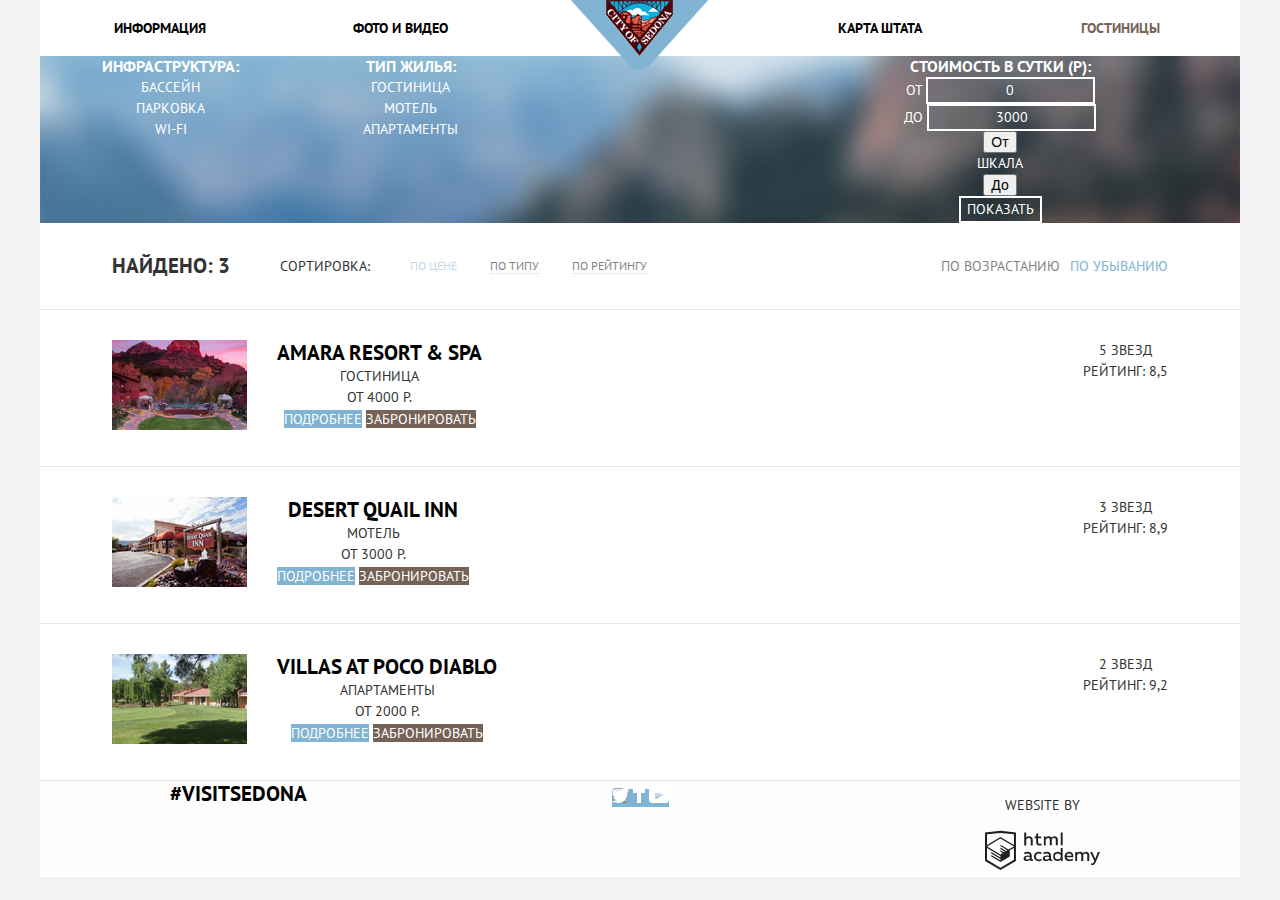
==== sedona-hotels.html @ 6049c2dc "Построение сеток" ====
<!DOCTYPE html>
<html lang="ru">
  <head>
    <meta charset="utf-8">
    <title>HTML Academy: Седона</title>
    <link rel="stylesheet" href="https://fonts.googleapis.com/css?family=PT+Sans:400,700&amp;subset=cyrillic">
    <link href="css/normalize.css" rel="stylesheet">
    <link href="css/style.css" rel="stylesheet">
  </head>
  <body class="inner-page">
    <div class="container">
      <header class="page-header">

        <div class="logo">
          <a class="logo__link" href="index.html">
            <img src="img/logo-menu.png" width="138" height="70" alt="Логотип «Sedona»">
          </a>
        </div>

        <nav class="menu">
          <ul class="menu__list">
            <li class="menu__item menu__item--right"><a class="menu__link" href="#">Информация</a></li>
            <li class="menu__item menu__item--right"><a class="menu__link" href="#">Фото и видео</a></li>
            <li class="menu__item menu__item--left"><a class="menu__link" href="#">Карта штата</a></li>
            <li class="menu__item menu__item--left"><a class="menu__link menu__link--active">Гостиницы</a></li>
          </ul>
        </nav>

      </header>
    </div>

    <main class="container">

      <section class="filter">
        <h2 class="visually-hidden">Фильтры услуг</h2>

        <form class="filter__form" method="get" action="#">

          <div class="filter__wrapper filter__wrapper--col">
          <fieldset class="filter__col">
            <legend class="filter__type">Инфраструктура:</legend>
            <ul class="filter__list">
              <li class="filter__item">
                <input class="visually-hidden filter__field" type="checkbox" name="pool" id="pool" checked>
                <label class="filter__label" for="pool">Бассейн</label>
              </li>
              <li class="filter__item">
                <input class="visually-hidden filter__input" type="checkbox" name="parcing" id="parcing">
                <label class="filter__label" for="parcing">Парковка</label>
              </li>
              <li class="filter__item">
                <input class="visually-hidden filter__input" type="checkbox" name="Wi-Fi" id="wi-fi">
                <label class="filter__label" for="wi-fi">Wi-Fi</label>
              </li>
            </ul>
          </fieldset>

          <fieldset class="filter__col">
            <legend class="filter__type">Тип жилья:</legend>
            <ul class="filter__list">
              <li class="filter__item">
                <input class="visually-hidden filter__input" type="checkbox" name="hotel" id="hotel" checked>
                <label class="filter__label" for="hotel">Гостиница</label>
              </li>
              <li class="filter__item">
                <input class="visually-hidden filter__input" type="checkbox" name="motel" id="motel" checked>
                <label class="filter__label" for="motel">Мотель</label>
              </li>
              <li class="filter__item">
                <input class="visually-hidden filter__input" type="checkbox" name="apartments" id="apartment" checked>
                <label class="filter__label" for="apartment">Апартаменты</label>
              </li>
            </ul>
          </fieldset>
          </div>

          <div class="filter__wrapper">
          <fieldset class="filter__cost">
            <legend class="filter__type">Стоимость в сутки (р):</legend>
            <div class="range">
              <div class="range__fields">
                <div class="range__field">
                  <label for="from">От</label>
                  <input type="text" name="field-from" id="from" value="0">
                </div>
                <div class="range__field">
                  <label for="to">До</label>
                  <input type="text" name="field-to" id="to" value="3000">
                </div>
                <div class="range__bar">
                  <button class="range__btn" type="button">От</button>
                  <div class="range__scale">Шкала</div>
                  <button class="range__btn" type="button">До</button>
                </div>
              </div>
            </div>

          </fieldset>
          <button class="button button--transparent" type="submit">Показать</button>
          </div>

        </form>

      </section>

      <section class="sorting">
        <h2 class="visually-hidden">Сортировка отелей</h2>
        <ul class="sorting__list">
          <li class="sorting__sum">Найдено: 3</li>
          <li class="sorting__title">Сортировка:</li>
          <li class="sorting__item">
            <a href="#" class="sorting__link sorting__link--active">По цене</a>
          </li>
          <li class="sorting__item">
            <a href="#" class="sorting__link">По типу</a>
          </li>
          <li class="sorting__item">
            <a href="#" class="sorting__link">По рейтингу</a>
          </li>
        </ul>
        <ul class="sorting__change">
          <li>
            <a href="#" class="sorting__triangel">По возрастанию</a>
          </li>
          <li>
            <a href="#" class="sorting__triangel sorting__triangel--active">По убыванию</a>
          </li>
        </ul>
      </section>

      <section class="hotels">
        <h2 class="visually-hidden">Найденные отели</h2>

        <div class="hotel">
          <div class="hotel__photo">
            <img src="img/hotel-amara.jpg" width="135" height="90" alt="Отель Amara">
          </div>
          <div class="hotel__description">
            <h3 class="title title--height">Amara Resort & Spa</h3>
            <p>Гостиница</p>
            <p>от 4000 Р.</p>
            <a class="button button--blue" href="#">Подробнее</a>
            <a class="button button--brown" href="#">Забронировать</a>
          </div>
          <div class="hotel__rating">
            <p class="hotel__rating--5">5 звезд</p>
            <p>Рейтинг: 8,5</p>
          </div>
        </div>

        <div class="hotel">
          <div class="hotel__photo">
            <img src="img/hotel-desert.jpg" width="135" height="90" alt="Отель Amara">
          </div>
          <div class="hotel__description">
            <h3 class="title title--height">Desert Quail Inn</h3>
            <p>Мотель</p>
            <p>от 3000 Р.</p>
            <a class="button button--blue" href="#">Подробнее</a>
            <a class="button button--brown" href="#">Забронировать</a>
          </div>
          <div class="hotel__rating">
            <p class="hotel__rating--5">3 звезд</p>
            <p>Рейтинг: 8,9</p>
          </div>
        </div>

        <div class="hotel">
          <div class="hotel__photo">
            <img src="img/hotel-villas.jpg" width="135" height="90" alt="Отель Amara">
          </div>
          <div class="hotel__description">
            <h3 class="title title--height">Villas At Poco Diablo</h3>
            <p>Апартаменты</p>
            <p>от 2000 Р.</p>
            <a class="button button--blue" href="#">Подробнее</a>
            <a class="button button--brown" href="#">Забронировать</a>
          </div>
          <div class="hotel__rating">
            <p class="hotel__rating--5">2 звезд</p>
            <p>Рейтинг: 9,2</p>
          </div>
        </div>

      </section>
    </main>

    <div class="container">
      <footer class="page-footer">

        <div class="footer__teg">
          <b class="title title--height">#visitsedona</b>
        </div>

        <div class="footer__social">
          <a class="social__button social__button--tw" href="#"><span class="visually-hidden">Твиттер</span>
            <svg xmlns="http://www.w3.org/2000/svg" xmlns:xlink="http://www.w3.org/1999/xlink" width="17" height="15" viewBox="0 0 17 15"><image overflow="visible" width="17" height="15" xlink:href="t.png"/><path fill="#FFF" d="M10.95.144c1.685-.496 2.984.27 3.577 1.18.673-.232 1.33-.482 2.01-.71-.003.862-.52 1.514-.856 1.77.686.17 1.305-.492 1.305-.492-.17 1-1.006 1.788-1.563 2.024-.23 6.75-3.175 11.217-10.077 11.082H4.9c-.41 0-4.165-.46-4.9-1.887 2.272.197 3.894-.42 4.694-1.176-.96-.3-2.68-.477-2.98-2.95.35.106.565.228 1.19.12C1.705 8.246.375 7.53.45 5.33c.285.328 1.067.536 1.34.472-.703-.24-1.97-3.36-.894-4.952C2.712 2.704 4.63 4.456 8.046 4.623 8.254 2.33 9.183.793 10.95.143z"/></svg>
          </a>
          <a class="social__button social__button--fb" href="#"><span class="visually-hidden">Файсбук</span>
            <svg xmlns="http://www.w3.org/2000/svg" width="12" height="22" viewBox="0 0 12 22"><path fill="#FFF" d="M12 4V0H8C5.79 0 4 1.79 4 4v4H0v4h4v10h4V12h4V8H8V4h4z"/></svg>
          </a>
          <a class="social__button social__button--yt" href="#"><span class="visually-hidden">Ютуб</span>
            <svg xmlns="http://www.w3.org/2000/svg" xmlns:xlink="http://www.w3.org/1999/xlink" width="20" height="16" viewBox="0 0 20 16"><image overflow="visible" width="20" height="16" xlink:href="youtube.png"/><path fill="#FFF" d="M17 0H3C1.35 0 0 1.35 0 3v10c0 1.65 1.35 3 3 3h14c1.65 0 3-1.35 3-3V3c0-1.65-1.35-3-3-3zM6.027 11.998V4.002L15.014 8l-8.987 3.998z"/></svg>
          </a>
        </div>

        <div class="footer__copyright">
          <p>website by</p>
          <a class="copyright" href="https://htmlacademy.ru/intensive/htmlcss">
            <svg class="svg" width="115" height="41" id="Layer_1" data-name="Layer 1" xmlns="http://www.w3.org/2000/svg" viewBox="0 0 108.08 36.85"><title>logo-htmlacademy-small1</title><path d="M44.61,26.88a2,2,0,0,0,.55-0.1v1.33a3.25,3.25,0,0,1-1.18.21,1.67,1.67,0,0,1-1.67-1,4.84,4.84,0,0,1-3.14,1.08c-1.51,0-2.91-.83-2.91-2.55,0-2.13,2-2.79,3.71-2.79a11.08,11.08,0,0,1,2.17.25v-0.3c0-1-.76-1.77-2.19-1.77a7.42,7.42,0,0,0-3,.64v-1.7a10.21,10.21,0,0,1,3.19-.55c2.36,0,3.81,1.12,3.81,3.65v3a0.54,0.54,0,0,0,.49.59h0.17Zm-6.44-1.13A1.35,1.35,0,0,0,39.63,27h0.11a3.39,3.39,0,0,0,2.41-1V24.58a9.72,9.72,0,0,0-1.81-.21c-1,0-2.16.33-2.16,1.38h0Zm12.36-6.11a5,5,0,0,1,2.57.64V22a4.08,4.08,0,0,0-2.3-.7,2.75,2.75,0,1,0,0,5.49,5,5,0,0,0,2.43-.64v1.71a6.27,6.27,0,0,1-2.76.57A4.21,4.21,0,0,1,46,24.51q0-.21,0-0.41a4.32,4.32,0,0,1,4.18-4.46h0.38Zm12.17,7.24a2,2,0,0,0,.55-0.1v1.33a3.25,3.25,0,0,1-1.18.21,1.67,1.67,0,0,1-1.67-1,4.84,4.84,0,0,1-3.14,1.08c-1.51,0-2.91-.83-2.91-2.55,0-2.13,2-2.79,3.71-2.79a11.08,11.08,0,0,1,2.17.25v-0.3c0-1-.76-1.77-2.19-1.77a7.42,7.42,0,0,0-3,.64v-1.7a10.21,10.21,0,0,1,3.19-.55c2.36,0,3.81,1.12,3.81,3.65v3a0.54,0.54,0,0,0,.49.59h0.17Zm-6.44-1.13A1.35,1.35,0,0,0,57.73,27h0.11a3.39,3.39,0,0,0,2.41-1V24.58a9.72,9.72,0,0,0-1.81-.21c-1.06,0-2.16.33-2.16,1.38h0ZM73,16V28.2H71.35V26.88a3.88,3.88,0,0,1-3.19,1.54,4.4,4.4,0,0,1,0-8.78,3.81,3.81,0,0,1,3,1.3V16H73Zm-4.53,5.22a2.76,2.76,0,1,0,0,5.52A2.86,2.86,0,0,0,71.15,25V23A2.91,2.91,0,0,0,68.49,21.27ZM79,19.64c3.31,0,4.46,2.68,3.92,5.09H76.7c0.21,1.5,1.67,2.11,3.19,2.11a6.11,6.11,0,0,0,2.64-.59v1.6a7.14,7.14,0,0,1-3,.57C77,28.42,74.78,27,74.78,24a4.18,4.18,0,0,1,4-4.39H79Zm0.09,1.54a2.28,2.28,0,0,0-2.44,2.1v0.06H81.3A2,2,0,0,0,79.13,21.18Zm5.73,7V19.87h1.65v1a3.81,3.81,0,0,1,2.78-1.27A2.86,2.86,0,0,1,91.89,21a4.12,4.12,0,0,1,2.91-1.33A3.06,3.06,0,0,1,98,23V28.2h-1.9V23.05a1.59,1.59,0,0,0-1.42-1.75H94.42a2.8,2.8,0,0,0-2.07,1.12V28.2h-1.9V23.05A1.59,1.59,0,0,0,89,21.31H88.8a3,3,0,0,0-2.21,1.29v5.63H84.86Zm21.31-8.33h1.9l-3.91,9.46c-0.9,2.17-2.09,2.86-3.35,2.86a4.76,4.76,0,0,1-1.1-.14V30.46a2.86,2.86,0,0,0,.85.12c0.9,0,1.58-.64,2.07-1.9l0.17-.42-4-8.4h2l2.86,6.29ZM38.73,1.46V6.22a3.81,3.81,0,0,1,2.7-1.14,3.25,3.25,0,0,1,3.44,3.4v5.15H43V8.72a1.81,1.81,0,0,0-1.61-2h-0.3a2.93,2.93,0,0,0-2.32,1.39v5.52h-1.9V1.46h1.9ZM49.94,2.31v3h3V6.91h-3v3.81c0,1.1.5,1.46,1.58,1.46a4.49,4.49,0,0,0,1.69-.33v1.6A6.8,6.8,0,0,1,51,13.8a2.55,2.55,0,0,1-2.86-2.74V6.89H46.58V5.26h1.5V2.74Zm5.4,11.31V5.28H57v1A3.81,3.81,0,0,1,59.77,5a2.86,2.86,0,0,1,2.6,1.33A4.12,4.12,0,0,1,65.28,5,3.06,3.06,0,0,1,68.44,8.4v5.21h-1.9V8.46a1.59,1.59,0,0,0-1.42-1.75H64.89a2.8,2.8,0,0,0-2.07,1.12v5.78h-1.9V8.46A1.59,1.59,0,0,0,59.5,6.71H59.27A3,3,0,0,0,57.06,8v5.63H55.34ZM71.17,1.45H73V13.6H71.17V1.45ZM14.71,0H14.55L0,1.54V28.21l14.55,8.66,14.55-8.66V1.54Zm12.5,27.1L14.55,34.64,1.9,27.12V16.18l12.59,7.5V25L5.86,19.9v1.31l8.68,5.21v1.39L5.87,22.65V24l8.68,5.21,8.75-5.24V18.31L27.2,16V27.12Zm0-12.53-3.48,2-1.6,1L14.51,13v1.31L21,18.23H21l-0.14.09-1,.54-5.37-3.2V17l4.24,2.52-1,.67-3.2-1.9v1.31l2.1,1.24L14.5,22.1,2,14.65,14.51,7.11Zm0-1.32L14.49,5.76,1.91,13.25v-10L14.56,1.92,27.21,3.25v10h0Z" transform="translate(0 -0.02)" fill="#231f20"/></svg>

          </a>
        </div>

      </footer>
    </div>

  </body>

</html>
---- css/style.css ----
body {
  margin: 0;
  padding: 0;

  font-family: "PT Sans", Arial, sans-serif;
  font-size: 14px;
  line-height: 21px;
  color: #333333;
  font-weight: 400;
  text-transform: uppercase;

  background-color: #f2f2f2;
}

a {
  text-decoration: none;
}

img {
  max-width: 100%;
  height: auto;
}

.visually-hidden {
  position: absolute;
  width: 1px;
  height: 1px;
  margin: -1px;
  border: 0;
  padding: 0;
  clip: rect(0 0 0 0);
  overflow: hidden;
}

.container {
  position: relative;
  max-width: 1200px;
  min-width: 768px;
  margin: 0 auto;
  text-align: center;

  background-color: #ffffff;
}

.inner-page .container {
  padding:;
}
.title {
  margin: 0;
  padding: 0;

  font-weight: 700;
  font-size: 21px;
  color: #000000;
}

.title--white {
  color: #ffffff;
}

.title--height {
  line-height: 26px;
}

.button {
  font: inherit;

  text-align: center;
  color: #ffffff;
  vertical-align: middle;
  text-transform: uppercase;

  border: none;
}

.button--blue {
  background-color: #81b3d2;
}

.button--blue:hover,
.button--blue:focus {
  background-color: #669ec0;
}

.batton--blue:active {
  opacity: 0.5;

  background-color: #5496bd;
}

.button--brown {
  background-color: #766357;
}

.button--brown:hover,
.button--brown:focus {
  background-color: #604e43;
}

.batton--brown:active {
  opacity: 0.5;

  background-color: #503e33;
}

.menu {
  position: relative;

  font-size: 14px;
  line-height: 26px;
  font-weight: 700;
  color: #000000;

  background-color: #ffffff;
}

.menu__list {
  display: flex;
  justify-content: space-between;
  padding: 0;
  margin: 0;

  list-style: none;
}

.menu__item {
  width: 20%;
  padding: 15px 0;
}

.menu__item:nth-child(2) {
  margin-right: auto;
}

.menu__link {
  color: #000000;
}

.menu__link:hover,
.menu__link:focus {
  color: #81b3d2;
}

.menu__link:active,
.menu__link--active {
  color: #766357;
}

.menu__link--active:hover,
.menu__link--active:focus {
  color: #766357;
}

.logo {
  position: absolute;
  top: 0;
  bottom: 0;
  right: 0;
  left: 0;
  margin: 0 auto;
  width: 138px;
  height: 70px;
  z-index: 1;
}

.slogan {
  padding-top: 76px;
  padding-bottom:80px;

  background-color: #ffffff;
  background-image: url("../img/bg-bottom.png"), url("../img/bg-top.jpg");
  background-position: bottom center, top center;
  background-repeat: no-repeat;
  background-size: auto, auto;
}

.slogan__picture {
  width: 458px;
  height: 352px;
}

.description .title {
  margin: 0;
  padding-left: 25%;
  padding-right: 25%;
  padding-top: 62px;
  padding-bottom: 35px;
}

.description__text {
  margin: 0;
  margin-bottom: 56px;

  line-height: 26px;
}

.advantage {
  display: flex;
  justify-content: space-between;
}

.advantage--gray {
  margin-bottom: 57px;

  background-color: #eeeeee;
}

.advantage__text {
  width: 33%;
  margin: 0;
  padding: 0 5%;
  padding-top: 50px;
  padding-bottom: 65px;
}

.advantage__text p {
  margin: 0;
}

.advantage__text .title {
  padding: 0 23%;
}

.advantage__photo {
  width: 67%;
}

.advantage--blue {
  color: #ffffff;

  background-color: #81b3d2;
}

.features__list {
  display: flex;
  justify-content: space-between;

  margin: 0;
  padding: 0;
  padding-top: 134px;

  list-style: none;
}

.features__item {
  width: 33%;
  margin: 0;
  margin-bottom: 85px;
  padding: 0 4%
}

.features__item .title {
  padding: 30px 0;
}

.features__text {
  margin: 0;
}

.advantage__number {
  padding-top: 25px;
  padding-bottom: 25px;
}

.search b {
  font-size: 30px;
  line-height: 36px;
}

.search p {
  margin: 0;
  margin-top: 27px;
  margin-bottom: 50px;
}

.search .button {
  display: block;
  padding: 30px 0;
  margin: 0 auto;
  width: 568px;

  font-size: 21px;
  line-height: 26px;
  font-weight: 700;
}

.popup__wrapper {
  display: flex;
  justify-content: center;
}

.popup {
  position: absolute;
  width: 568px;
  height: 395px;

  background-color: #ffffff;
}

.popup-form__field {
  font: inherit;

  font-weight: 700;
  line-height: 26px;
  text-transform: uppercase;

  background-color: #f2f2f2;
  border: 2px solid #f2f2f2;
}

.popup-form__field:hover {
  background-color: #ebebeb;
  outline: none;
}

.popup-form__field:focus {
  background-color: #ffffff;
  border: 2px solid #f2f2f2;
  outline: none;
}

.popup-form__label {
  line-height: 26px;
}

.number__field {
  font: inherit;

  font-weight: 700;
  line-height: 26px;
  text-align: center;
  text-transform: uppercase;

  background-color: #f2f2f2;
  border: 2px solid #f2f2f2;
}

.number__field:hover {
  background-color: #ebebeb;
  outline: none;
}

.number__field:focus {
  background-color: #ffffff;
  border: 2px solid #f2f2f2;
  outline: none;
}

.map p {
  margin: 0;
  padding: 0;
}

.filter {
  color: #ffffff;

  background-color: #81b3d2;
  background-image: url("../img/bg-filter.jpg");
  background-position: top center;
  background-repeat: no-repeat;
  background-size: auto;
}

.filter fieldset {
  padding: 0;
  margin: 0;

  border: none;
}

.filter__form {
  display: flex;
  justify-content: space-between;
}

.filter__wrapper {
  width: 40%;
}

.filter__wrapper--col {
  display: flex;
  justify-content: space-around;
}

.filter__list {
  margin: 0;
  padding: 0;

  list-style: none;
}

.filter__type {
  font-size: 16px;
  line-height: 21px;
  font-weight: 700;
}

.range__field input {
  font: inherit;

  color: #ffffff;
  text-align: center;
  line-height: 21px;
  text-transform: uppercase;

  background-color: transparent;
  border: 2px solid #ffffff;
}

.button--transparent {
  color: #ffffff;

   background-color: transparent;
   border: 2px solid #ffffff;
}

.button--transparent:hover,
.button--transparent:focus {
  color: #000000;

  background-color: #ffffff;
}

.sorting {
  display: flex;
}

.sorting__list {
  display: flex;
  flex-wrap: wrap;
  margin: 0;
  margin-left: 6%;
  padding: 30px 0;
  align-items: center;
  list-style: none;
}

.sorting__sum {
  padding-right: 50px;
  font-size: 21px;
  line-height: 26px;
  font-weight: 700;
}

.sorting__title {
  padding-right: 40px;
}

.sorting__item {
  padding-right: 33px;

  font-size: 12px;
  line-height:18px;
}

.sorting__change {
  display: flex;
  padding: 0;
  margin: 0;
  margin-left: auto;
  margin-right: 6%;
  align-items: center;

  list-style: none;
}

.sorting__change li {
  padding-left: 10px;
}

.sorting__link {
  color: #000000;
  opacity: 0.5;

  border-bottom: 1px dotted #81b3d2;
}

.sorting__link:hover,
.sorting__link:focus {
  color: #81b3d2;
}

.sorting__link:active {
  color: #000000;
  opacity: 1;

  border: none;
}

.sorting__link--active {
  color: #81b3d2;

  border: none;
}

.sorting__triangel {
  color: #000000;
  opacity: 0.5;
}

.sorting__triangel--active {
  color: #81b3d2;
  opacity: 1;
}

.sorting__triangel:hover,
.sorting__triangel:focus {
  opacity: 1;
}

.sorting__triangel:active {
  color: #81b3d2;
  opacity: 1;
}

.hotel {
  display: flex;
  flex-wrap: wrap;

  max-width: 100%;
  padding: 30px 6%;

  border-top: 1px solid #e5e5e5;
}

.hotels:last-child {
    border-bottom: 1px solid #e5e5e5;
}

.hotel__photo {
  margin-right: 30px;
}

.hotel__description p {
  margin: 0;
}

.hotel__rating {
  margin-left: auto;
}

.hotel__rating p {
  margin: 0;
}

.page-footer {
  display: flex;
  justify-content: space-between;
  position: absolute;
  bottom: 0;
  left: 0;
  width: 100%;

  background-color: rgba(249, 251, 246, 0.9);
}

.inner-page .page-footer {
  position: static;

  background-color: #fefefe;
}

.page-footer__hotel {
  background-color: #ffffff;
}

.footer__teg {
  width: 33%;
}

.footer__social {
  width: 33%;
}

.social__button {
  width: 46px;
  height: 48px;
  color: #ffffff;

  background-color: #81b3d2;
}

.social__button:hover,
.social__button:focus {
  background-color: #669ec0;
}
.social__button:active {
  color: #88b6d1;

  background-color: #5496bd;
}

.footer__copyright {
  width: 33%;
}

.copyright:hover path,
.copyright:focus path {
  fill: #81b3d2;
}

.copyright:active path {
  fill: #c9c8c8;
}
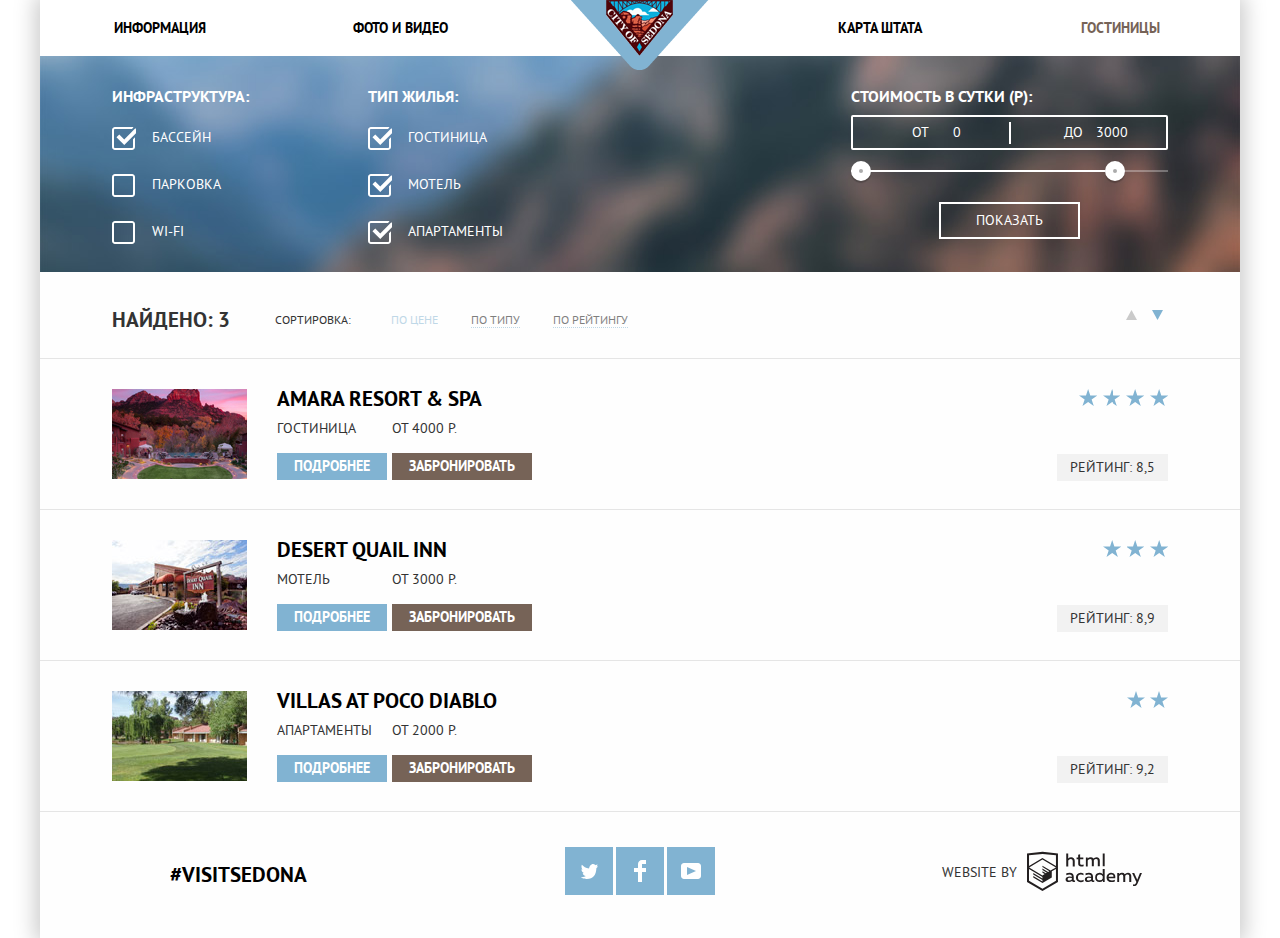
==== commit dcb69908: "завершение стилизации" ====
--- a/sedona-hotels.html
+++ b/sedona-hotels.html
@@ -3,100 +3,100 @@
   <head>
     <meta charset="utf-8">
     <title>HTML Academy: Седона</title>
-    <link rel="stylesheet" href="https://fonts.googleapis.com/css?family=PT+Sans:400,700&amp;subset=cyrillic">
+    <!-- <link rel="stylesheet" href="https://fonts.googleapis.com/css?family=PT+Sans:400,700&amp;subset=cyrillic"> -->
     <link href="css/normalize.css" rel="stylesheet">
     <link href="css/style.css" rel="stylesheet">
   </head>
-  <body class="inner-page">
-    <div class="container">
-      <header class="page-header">
-
-        <div class="logo">
-          <a class="logo__link" href="index.html">
-            <img src="img/logo-menu.png" width="138" height="70" alt="Логотип «Sedona»">
-          </a>
-        </div>
-
-        <nav class="menu">
-          <ul class="menu__list">
-            <li class="menu__item menu__item--right"><a class="menu__link" href="#">Информация</a></li>
-            <li class="menu__item menu__item--right"><a class="menu__link" href="#">Фото и видео</a></li>
-            <li class="menu__item menu__item--left"><a class="menu__link" href="#">Карта штата</a></li>
-            <li class="menu__item menu__item--left"><a class="menu__link menu__link--active">Гостиницы</a></li>
-          </ul>
-        </nav>
-
-      </header>
-    </div>
-
-    <main class="container">
+  <body class="inner-page container">
+    <header class="page-header">
+
+      <div class="logo">
+        <a class="logo__link" href="index.html">
+          <img src="img/logo-menu.png" width="138" height="70" alt="Логотип «Sedona»">
+        </a>
+      </div>
+
+      <nav class="menu">
+        <ul class="menu__list">
+          <li class="menu__item menu__item--right"><a class="menu__link" href="#">Информация</a></li>
+          <li class="menu__item menu__item--right"><a class="menu__link" href="#">Фото и видео</a></li>
+          <li class="menu__item menu__item--left"><a class="menu__link" href="#">Карта штата</a></li>
+          <li class="menu__item menu__item--left"><a class="menu__link menu__link--active">Гостиницы</a></li>
+        </ul>
+      </nav>
+
+    </header>
+
+    <main class="inner-page--bg">
 
       <section class="filter">
         <h2 class="visually-hidden">Фильтры услуг</h2>
 
         <form class="filter__form" method="get" action="#">
 
-          <div class="filter__wrapper filter__wrapper--col">
-          <fieldset class="filter__col">
-            <legend class="filter__type">Инфраструктура:</legend>
-            <ul class="filter__list">
-              <li class="filter__item">
-                <input class="visually-hidden filter__field" type="checkbox" name="pool" id="pool" checked>
-                <label class="filter__label" for="pool">Бассейн</label>
-              </li>
-              <li class="filter__item">
-                <input class="visually-hidden filter__input" type="checkbox" name="parcing" id="parcing">
-                <label class="filter__label" for="parcing">Парковка</label>
-              </li>
-              <li class="filter__item">
-                <input class="visually-hidden filter__input" type="checkbox" name="Wi-Fi" id="wi-fi">
-                <label class="filter__label" for="wi-fi">Wi-Fi</label>
-              </li>
-            </ul>
-          </fieldset>
-
-          <fieldset class="filter__col">
-            <legend class="filter__type">Тип жилья:</legend>
-            <ul class="filter__list">
-              <li class="filter__item">
-                <input class="visually-hidden filter__input" type="checkbox" name="hotel" id="hotel" checked>
-                <label class="filter__label" for="hotel">Гостиница</label>
-              </li>
-              <li class="filter__item">
-                <input class="visually-hidden filter__input" type="checkbox" name="motel" id="motel" checked>
-                <label class="filter__label" for="motel">Мотель</label>
-              </li>
-              <li class="filter__item">
-                <input class="visually-hidden filter__input" type="checkbox" name="apartments" id="apartment" checked>
-                <label class="filter__label" for="apartment">Апартаменты</label>
-              </li>
-            </ul>
-          </fieldset>
-          </div>
-
-          <div class="filter__wrapper">
-          <fieldset class="filter__cost">
-            <legend class="filter__type">Стоимость в сутки (р):</legend>
-            <div class="range">
-              <div class="range__fields">
-                <div class="range__field">
-                  <label for="from">От</label>
-                  <input type="text" name="field-from" id="from" value="0">
-                </div>
-                <div class="range__field">
-                  <label for="to">До</label>
-                  <input type="text" name="field-to" id="to" value="3000">
-                </div>
-                <div class="range__bar">
-                  <button class="range__btn" type="button">От</button>
-                  <div class="range__scale">Шкала</div>
-                  <button class="range__btn" type="button">До</button>
+          <div class="filter__wrapper--col">
+            <fieldset class="filter__col">
+              <legend class="filter__type">Инфраструктура:</legend>
+              <ul class="filter__list">
+                <li class="filter__item">
+                  <input class="visually-hidden filter__input" type="checkbox" name="pool" id="pool" checked>
+                  <label class="filter__label" for="pool">Бассейн</label>
+                </li>
+                <li class="filter__item">
+                  <input class="visually-hidden filter__input" type="checkbox" name="parcing" id="parcing">
+                  <label class="filter__label" for="parcing">Парковка</label>
+                </li>
+                <li class="filter__item">
+                  <input class="visually-hidden filter__input" type="checkbox" name="Wi-Fi" id="wi-fi">
+                  <label class="filter__label" for="wi-fi">Wi-Fi</label>
+                </li>
+              </ul>
+            </fieldset>
+
+            <fieldset class="filter__col">
+              <legend class="filter__type">Тип жилья:</legend>
+              <ul class="filter__list">
+                <li class="filter__item">
+                  <input class="visually-hidden filter__input" type="checkbox" name="hotel" id="hotel" checked>
+                  <label class="filter__label" for="hotel">Гостиница</label>
+                </li>
+                <li class="filter__item">
+                  <input class="visually-hidden filter__input" type="checkbox" name="motel" id="motel" checked>
+                  <label class="filter__label" for="motel">Мотель</label>
+                </li>
+                <li class="filter__item">
+                  <input class="visually-hidden filter__input" type="checkbox" name="apartments" id="apartment" checked>
+                  <label class="filter__label" for="apartment">Апартаменты</label>
+                </li>
+              </ul>
+            </fieldset>
+          </div>
+
+          <div class="filter__wrapper--row">
+            <fieldset class="filter__cost">
+              <legend class="filter__type">Стоимость в сутки (р):</legend>
+              <div class="range">
+                <div class="range__fields">
+                  <div class="range__field">
+                    <label class="range__field--min">От
+                      <input type="text" name="field-from" value="0">
+                    </label>
+                    <label class="range__field--max">До
+                      <input type="text" name="field-to" value="3000">
+                    </label>
+                  </div>
+                  <div class="range__controls">
+                    <button class="range__btn range__btn--left" type="button"><span class="visually-hidden">От</span></button>
+                    <div class="range__scale">
+                      <div class="range__bar"></div>
+                    </div>
+                    <button class="range__btn range__btn--right" type="button"><span class="visually-hidden">До</span></button>
+                  </div>
                 </div>
               </div>
-            </div>
-
-          </fieldset>
-          <button class="button button--transparent" type="submit">Показать</button>
+
+            </fieldset>
+            <button class="button button--transparent" type="submit">Показать</button>
           </div>
 
         </form>
@@ -120,10 +120,14 @@
         </ul>
         <ul class="sorting__change">
           <li>
-            <a href="#" class="sorting__triangel">По возрастанию</a>
+            <a href="#" class="sorting__triangel"><span class="visually-hidden">По возрастанию</span>
+              <svg xmlns="http://www.w3.org/2000/svg" width="11" height="10" viewBox="0 0 11 10"><path fill="#cacaca" d="M5.5 0L0 10h11"/></svg>
+            </a>
           </li>
           <li>
-            <a href="#" class="sorting__triangel sorting__triangel--active">По убыванию</a>
+            <a href="#" class="sorting__triangel sorting__triangel--active"><span class="visually-hidden">По убыванию</span>
+              <svg xmlns="http://www.w3.org/2000/svg" width="11" height="10" viewBox="0 0 11 10"><path fill="#cacaca" d="M5.5 10L0 0h11"/></svg>
+            </a>
           </li>
         </ul>
       </section>
@@ -136,15 +140,21 @@
             <img src="img/hotel-amara.jpg" width="135" height="90" alt="Отель Amara">
           </div>
           <div class="hotel__description">
-            <h3 class="title title--height">Amara Resort & Spa</h3>
-            <p>Гостиница</p>
-            <p>от 4000 Р.</p>
-            <a class="button button--blue" href="#">Подробнее</a>
-            <a class="button button--brown" href="#">Забронировать</a>
+            <h3 class="title title--height">
+              <a class="hotel__link" href="#">Amara Resort & Spa</a>
+            </h3>
+            <div class="hotel__cost--wrapper">
+              <p>Гостиница</p>
+              <p>от 4000 Р.</p>
+            </div>
+            <div class="hotel__button--wrapper">
+              <a class="button button--blue" href="#">Подробнее</a>
+              <a class="button button--brown" href="#">Забронировать</a>
+            </div>
           </div>
           <div class="hotel__rating">
-            <p class="hotel__rating--5">5 звезд</p>
-            <p>Рейтинг: 8,5</p>
+            <p class="hotel__star hotel__star--4"><span class="visually-hidden">5 звезд</span></p>
+            <p class="hotel__value">Рейтинг: 8,5</p>
           </div>
         </div>
 
@@ -153,15 +163,21 @@
             <img src="img/hotel-desert.jpg" width="135" height="90" alt="Отель Amara">
           </div>
           <div class="hotel__description">
-            <h3 class="title title--height">Desert Quail Inn</h3>
-            <p>Мотель</p>
-            <p>от 3000 Р.</p>
-            <a class="button button--blue" href="#">Подробнее</a>
-            <a class="button button--brown" href="#">Забронировать</a>
+            <h3 class="title title--height">
+              <a class="hotel__link" href="#">Desert Quail Inn</a>
+            </h3>
+            <div class="hotel__cost--wrapper">
+              <p>Мотель</p>
+              <p>от 3000 Р.</p>
+            </div>
+            <div class="hotel__button--wrapper">
+              <a class="button button--blue" href="#">Подробнее</a>
+              <a class="button button--brown" href="#">Забронировать</a>
+            </div>
           </div>
           <div class="hotel__rating">
-            <p class="hotel__rating--5">3 звезд</p>
-            <p>Рейтинг: 8,9</p>
+            <p class="hotel__star hotel__star--3"><span class="visually-hidden">3 звезды</span></p>
+            <p class="hotel__value">Рейтинг: 8,9</p>
           </div>
         </div>
 
@@ -170,50 +186,61 @@
             <img src="img/hotel-villas.jpg" width="135" height="90" alt="Отель Amara">
           </div>
           <div class="hotel__description">
-            <h3 class="title title--height">Villas At Poco Diablo</h3>
-            <p>Апартаменты</p>
-            <p>от 2000 Р.</p>
-            <a class="button button--blue" href="#">Подробнее</a>
-            <a class="button button--brown" href="#">Забронировать</a>
+            <h3 class="title title--height">
+              <a class="hotel__link" href="#">Villas At Poco Diablo</a>
+            </h3>
+            <div class="hotel__cost--wrapper">
+              <p>Апартаменты</p>
+              <p>от 2000 Р.</p>
+            </div>
+            <div class="hotel__button--wrapper">
+              <a class="button button--blue" href="#">Подробнее</a>
+              <a class="button button--brown" href="#">Забронировать</a>
+            </div>
           </div>
           <div class="hotel__rating">
-            <p class="hotel__rating--5">2 звезд</p>
-            <p>Рейтинг: 9,2</p>
+            <p class="hotel__star hotel__star--2"></p>
+            <p class="hotel__value">Рейтинг: 9,2</p>
           </div>
         </div>
 
       </section>
     </main>
 
-    <div class="container">
       <footer class="page-footer">
 
         <div class="footer__teg">
           <b class="title title--height">#visitsedona</b>
         </div>
-
         <div class="footer__social">
-          <a class="social__button social__button--tw" href="#"><span class="visually-hidden">Твиттер</span>
-            <svg xmlns="http://www.w3.org/2000/svg" xmlns:xlink="http://www.w3.org/1999/xlink" width="17" height="15" viewBox="0 0 17 15"><image overflow="visible" width="17" height="15" xlink:href="t.png"/><path fill="#FFF" d="M10.95.144c1.685-.496 2.984.27 3.577 1.18.673-.232 1.33-.482 2.01-.71-.003.862-.52 1.514-.856 1.77.686.17 1.305-.492 1.305-.492-.17 1-1.006 1.788-1.563 2.024-.23 6.75-3.175 11.217-10.077 11.082H4.9c-.41 0-4.165-.46-4.9-1.887 2.272.197 3.894-.42 4.694-1.176-.96-.3-2.68-.477-2.98-2.95.35.106.565.228 1.19.12C1.705 8.246.375 7.53.45 5.33c.285.328 1.067.536 1.34.472-.703-.24-1.97-3.36-.894-4.952C2.712 2.704 4.63 4.456 8.046 4.623 8.254 2.33 9.183.793 10.95.143z"/></svg>
-          </a>
-          <a class="social__button social__button--fb" href="#"><span class="visually-hidden">Файсбук</span>
-            <svg xmlns="http://www.w3.org/2000/svg" width="12" height="22" viewBox="0 0 12 22"><path fill="#FFF" d="M12 4V0H8C5.79 0 4 1.79 4 4v4H0v4h4v10h4V12h4V8H8V4h4z"/></svg>
-          </a>
-          <a class="social__button social__button--yt" href="#"><span class="visually-hidden">Ютуб</span>
-            <svg xmlns="http://www.w3.org/2000/svg" xmlns:xlink="http://www.w3.org/1999/xlink" width="20" height="16" viewBox="0 0 20 16"><image overflow="visible" width="20" height="16" xlink:href="youtube.png"/><path fill="#FFF" d="M17 0H3C1.35 0 0 1.35 0 3v10c0 1.65 1.35 3 3 3h14c1.65 0 3-1.35 3-3V3c0-1.65-1.35-3-3-3zM6.027 11.998V4.002L15.014 8l-8.987 3.998z"/></svg>
-          </a>
+          <ul>
+            <li>
+              <a class="social__button" href="#"><span class="visually-hidden">Твиттер</span>
+                <svg xmlns="http://www.w3.org/2000/svg" width="17" height="15" viewBox="0 0 17 15"><path fill="#FFF" d="M10.95.144c1.685-.496 2.984.27 3.577 1.18.673-.232 1.33-.482 2.01-.71-.003.862-.52 1.514-.856 1.77.687.17 1.306-.492 1.306-.492-.17 1-1.006 1.788-1.563 2.024-.23 6.75-3.175 11.217-10.077 11.082H4.9c-.41 0-4.165-.46-4.9-1.887 2.272.198 3.894-.42 4.694-1.175-.96-.3-2.68-.477-2.98-2.95.35.106.565.228 1.19.12C1.704 8.245.374 7.53.45 5.33c.285.328 1.067.536 1.34.472C1.087 5.562-.18 2.442.896.85c1.816 1.854 3.734 3.606 7.15 3.773C8.254 2.33 9.183.793 10.95.143z"/></svg>
+              </a>
+            </li>
+            <li>
+              <a class="social__button" href="#"><span class="visually-hidden">Файсбук</span>
+                <svg xmlns="http://www.w3.org/2000/svg" width="12" height="22" viewBox="0 0 12 22"><path fill="#FFF" d="M12 4V0H8C5.79 0 4 1.79 4 4v4H0v4h4v10h4V12h4V8H8V4h4z"/></svg>
+              </a>
+            </li>
+            <li>
+              <a class="social__button" href="#"><span class="visually-hidden">Ютуб</span>
+                <svg xmlns="http://www.w3.org/2000/svg" width="20" height="16" viewBox="0 0 20 16"><path fill="#FFF" d="M17 0H3C1.35 0 0 1.35 0 3v10c0 1.65 1.35 3 3 3h14c1.65 0 3-1.35 3-3V3c0-1.65-1.35-3-3-3zM6.027 11.998V4.002L15.014 8l-8.987 3.998z"/></svg>
+              </a>
+            </li>
+          </ul>
         </div>
 
         <div class="footer__copyright">
           <p>website by</p>
           <a class="copyright" href="https://htmlacademy.ru/intensive/htmlcss">
-            <svg class="svg" width="115" height="41" id="Layer_1" data-name="Layer 1" xmlns="http://www.w3.org/2000/svg" viewBox="0 0 108.08 36.85"><title>logo-htmlacademy-small1</title><path d="M44.61,26.88a2,2,0,0,0,.55-0.1v1.33a3.25,3.25,0,0,1-1.18.21,1.67,1.67,0,0,1-1.67-1,4.84,4.84,0,0,1-3.14,1.08c-1.51,0-2.91-.83-2.91-2.55,0-2.13,2-2.79,3.71-2.79a11.08,11.08,0,0,1,2.17.25v-0.3c0-1-.76-1.77-2.19-1.77a7.42,7.42,0,0,0-3,.64v-1.7a10.21,10.21,0,0,1,3.19-.55c2.36,0,3.81,1.12,3.81,3.65v3a0.54,0.54,0,0,0,.49.59h0.17Zm-6.44-1.13A1.35,1.35,0,0,0,39.63,27h0.11a3.39,3.39,0,0,0,2.41-1V24.58a9.72,9.72,0,0,0-1.81-.21c-1,0-2.16.33-2.16,1.38h0Zm12.36-6.11a5,5,0,0,1,2.57.64V22a4.08,4.08,0,0,0-2.3-.7,2.75,2.75,0,1,0,0,5.49,5,5,0,0,0,2.43-.64v1.71a6.27,6.27,0,0,1-2.76.57A4.21,4.21,0,0,1,46,24.51q0-.21,0-0.41a4.32,4.32,0,0,1,4.18-4.46h0.38Zm12.17,7.24a2,2,0,0,0,.55-0.1v1.33a3.25,3.25,0,0,1-1.18.21,1.67,1.67,0,0,1-1.67-1,4.84,4.84,0,0,1-3.14,1.08c-1.51,0-2.91-.83-2.91-2.55,0-2.13,2-2.79,3.71-2.79a11.08,11.08,0,0,1,2.17.25v-0.3c0-1-.76-1.77-2.19-1.77a7.42,7.42,0,0,0-3,.64v-1.7a10.21,10.21,0,0,1,3.19-.55c2.36,0,3.81,1.12,3.81,3.65v3a0.54,0.54,0,0,0,.49.59h0.17Zm-6.44-1.13A1.35,1.35,0,0,0,57.73,27h0.11a3.39,3.39,0,0,0,2.41-1V24.58a9.72,9.72,0,0,0-1.81-.21c-1.06,0-2.16.33-2.16,1.38h0ZM73,16V28.2H71.35V26.88a3.88,3.88,0,0,1-3.19,1.54,4.4,4.4,0,0,1,0-8.78,3.81,3.81,0,0,1,3,1.3V16H73Zm-4.53,5.22a2.76,2.76,0,1,0,0,5.52A2.86,2.86,0,0,0,71.15,25V23A2.91,2.91,0,0,0,68.49,21.27ZM79,19.64c3.31,0,4.46,2.68,3.92,5.09H76.7c0.21,1.5,1.67,2.11,3.19,2.11a6.11,6.11,0,0,0,2.64-.59v1.6a7.14,7.14,0,0,1-3,.57C77,28.42,74.78,27,74.78,24a4.18,4.18,0,0,1,4-4.39H79Zm0.09,1.54a2.28,2.28,0,0,0-2.44,2.1v0.06H81.3A2,2,0,0,0,79.13,21.18Zm5.73,7V19.87h1.65v1a3.81,3.81,0,0,1,2.78-1.27A2.86,2.86,0,0,1,91.89,21a4.12,4.12,0,0,1,2.91-1.33A3.06,3.06,0,0,1,98,23V28.2h-1.9V23.05a1.59,1.59,0,0,0-1.42-1.75H94.42a2.8,2.8,0,0,0-2.07,1.12V28.2h-1.9V23.05A1.59,1.59,0,0,0,89,21.31H88.8a3,3,0,0,0-2.21,1.29v5.63H84.86Zm21.31-8.33h1.9l-3.91,9.46c-0.9,2.17-2.09,2.86-3.35,2.86a4.76,4.76,0,0,1-1.1-.14V30.46a2.86,2.86,0,0,0,.85.12c0.9,0,1.58-.64,2.07-1.9l0.17-.42-4-8.4h2l2.86,6.29ZM38.73,1.46V6.22a3.81,3.81,0,0,1,2.7-1.14,3.25,3.25,0,0,1,3.44,3.4v5.15H43V8.72a1.81,1.81,0,0,0-1.61-2h-0.3a2.93,2.93,0,0,0-2.32,1.39v5.52h-1.9V1.46h1.9ZM49.94,2.31v3h3V6.91h-3v3.81c0,1.1.5,1.46,1.58,1.46a4.49,4.49,0,0,0,1.69-.33v1.6A6.8,6.8,0,0,1,51,13.8a2.55,2.55,0,0,1-2.86-2.74V6.89H46.58V5.26h1.5V2.74Zm5.4,11.31V5.28H57v1A3.81,3.81,0,0,1,59.77,5a2.86,2.86,0,0,1,2.6,1.33A4.12,4.12,0,0,1,65.28,5,3.06,3.06,0,0,1,68.44,8.4v5.21h-1.9V8.46a1.59,1.59,0,0,0-1.42-1.75H64.89a2.8,2.8,0,0,0-2.07,1.12v5.78h-1.9V8.46A1.59,1.59,0,0,0,59.5,6.71H59.27A3,3,0,0,0,57.06,8v5.63H55.34ZM71.17,1.45H73V13.6H71.17V1.45ZM14.71,0H14.55L0,1.54V28.21l14.55,8.66,14.55-8.66V1.54Zm12.5,27.1L14.55,34.64,1.9,27.12V16.18l12.59,7.5V25L5.86,19.9v1.31l8.68,5.21v1.39L5.87,22.65V24l8.68,5.21,8.75-5.24V18.31L27.2,16V27.12Zm0-12.53-3.48,2-1.6,1L14.51,13v1.31L21,18.23H21l-0.14.09-1,.54-5.37-3.2V17l4.24,2.52-1,.67-3.2-1.9v1.31l2.1,1.24L14.5,22.1,2,14.65,14.51,7.11Zm0-1.32L14.49,5.76,1.91,13.25v-10L14.56,1.92,27.21,3.25v10h0Z" transform="translate(0 -0.02)" fill="#231f20"/></svg>
+            <svg class="svg" width="115" height="41" data-name="Layer 1" xmlns="http://www.w3.org/2000/svg" viewBox="0 0 108.08 36.85"><title>logo-htmlacademy</title><path d="M44.61 26.86a2 2 0 0 0 .55-.1v1.33a3.25 3.25 0 0 1-1.18.21 1.67 1.67 0 0 1-1.67-1 4.84 4.84 0 0 1-3.14 1.08c-1.51 0-2.91-.83-2.91-2.55 0-2.13 2-2.79 3.71-2.79a11.08 11.08 0 0 1 2.17.25v-.3c0-1-.76-1.77-2.19-1.77a7.42 7.42 0 0 0-3 .64v-1.7a10.21 10.21 0 0 1 3.19-.55c2.36 0 3.81 1.12 3.81 3.65v3a.54.54 0 0 0 .49.59h.17zm-6.44-1.13a1.35 1.35 0 0 0 1.46 1.25h.11a3.39 3.39 0 0 0 2.41-1v-1.42a9.72 9.72 0 0 0-1.81-.21c-1 0-2.16.33-2.16 1.38zm12.36-6.11a5 5 0 0 1 2.57.64v1.72a4.08 4.08 0 0 0-2.3-.7 2.75 2.75 0 1 0 0 5.49 5 5 0 0 0 2.43-.64v1.71a6.27 6.27 0 0 1-2.76.57A4.21 4.21 0 0 1 46 24.49v-.41a4.32 4.32 0 0 1 4.18-4.46h.38zm12.17 7.24a2 2 0 0 0 .55-.1v1.33a3.25 3.25 0 0 1-1.18.21 1.67 1.67 0 0 1-1.67-1 4.84 4.84 0 0 1-3.14 1.08c-1.51 0-2.91-.83-2.91-2.55 0-2.13 2-2.79 3.71-2.79a11.08 11.08 0 0 1 2.17.25v-.3c0-1-.76-1.77-2.19-1.77a7.42 7.42 0 0 0-3 .64v-1.7a10.21 10.21 0 0 1 3.19-.55c2.36 0 3.81 1.12 3.81 3.65v3a.54.54 0 0 0 .49.59h.17zm-6.44-1.13a1.35 1.35 0 0 0 1.47 1.25h.11a3.39 3.39 0 0 0 2.41-1v-1.42a9.72 9.72 0 0 0-1.81-.21c-1.06 0-2.16.33-2.16 1.38zM73 15.98v12.2h-1.65v-1.32a3.88 3.88 0 0 1-3.19 1.54 4.4 4.4 0 0 1 0-8.78 3.81 3.81 0 0 1 3 1.3v-4.94H73zm-4.53 5.22a2.76 2.76 0 1 0 0 5.52 2.86 2.86 0 0 0 2.68-1.74v-2a2.91 2.91 0 0 0-2.66-1.73zM79 19.62c3.31 0 4.46 2.68 3.92 5.09H76.7c.21 1.5 1.67 2.11 3.19 2.11a6.11 6.11 0 0 0 2.64-.59v1.6a7.14 7.14 0 0 1-3 .57c-2.53 0-4.75-1.42-4.75-4.42a4.18 4.18 0 0 1 4-4.39H79zm.09 1.54a2.28 2.28 0 0 0-2.44 2.1v.06h4.65a2 2 0 0 0-2.17-2.16zm5.73 7v-8.31h1.65v1a3.81 3.81 0 0 1 2.78-1.27 2.86 2.86 0 0 1 2.64 1.4 4.12 4.12 0 0 1 2.91-1.33 3.06 3.06 0 0 1 3.2 3.33v5.2h-1.9v-5.15a1.59 1.59 0 0 0-1.42-1.75h-.26a2.8 2.8 0 0 0-2.07 1.12v5.78h-1.9v-5.15A1.59 1.59 0 0 0 89 21.29h-.2a3 3 0 0 0-2.21 1.29v5.63h-1.73zm21.31-8.33h1.9l-3.91 9.46c-.9 2.17-2.09 2.86-3.35 2.86a4.76 4.76 0 0 1-1.1-.14v-1.57a2.86 2.86 0 0 0 .85.12c.9 0 1.58-.64 2.07-1.9l.17-.42-4-8.4h2l2.86 6.29zM38.73 1.44V6.2a3.81 3.81 0 0 1 2.7-1.14 3.25 3.25 0 0 1 3.44 3.4v5.15H43V8.7a1.81 1.81 0 0 0-1.61-2h-.3a2.93 2.93 0 0 0-2.32 1.39v5.52h-1.9V1.44h1.9zm11.21.85v3h3v1.6h-3v3.81c0 1.1.5 1.46 1.58 1.46a4.49 4.49 0 0 0 1.69-.33v1.6a6.8 6.8 0 0 1-2.21.35 2.55 2.55 0 0 1-2.86-2.74V6.87h-1.56V5.24h1.5V2.72zm5.4 11.31V5.26H57v1a3.81 3.81 0 0 1 2.77-1.28 2.86 2.86 0 0 1 2.6 1.33 4.12 4.12 0 0 1 2.91-1.33 3.06 3.06 0 0 1 3.16 3.4v5.21h-1.9V8.44a1.59 1.59 0 0 0-1.42-1.75h-.23a2.8 2.8 0 0 0-2.07 1.12v5.78h-1.9V8.44a1.59 1.59 0 0 0-1.42-1.75h-.23a3 3 0 0 0-2.21 1.29v5.63h-1.72zM71.17 1.43H73v12.15h-1.83V1.43zM14.71-.02h-.16L0 1.52v26.67l14.55 8.66 14.55-8.66V1.52zm12.5 27.1l-12.66 7.54L1.9 27.1V16.16l12.59 7.5v1.32l-8.63-5.1v1.31l8.68 5.21v1.39l-8.67-5.16v1.35l8.68 5.21 8.75-5.24v-5.66l3.9-2.31V27.1zm0-12.53l-3.48 2-1.6 1-7.62-4.57v1.31L21 18.21l-.14.09-1 .54-5.37-3.2v1.34l4.24 2.52-1 .67-3.2-1.9v1.31l2.1 1.24-2.13 1.26L2 14.63l12.51-7.54zm0-1.32L14.49 5.74 1.91 13.23v-10L14.56 1.9l12.65 1.33v10z" fill="#231f20"/></svg>
 
           </a>
         </div>
 
       </footer>
-    </div>
 
   </body>
 
--- a/css/style.css
+++ b/css/style.css
@@ -1,3 +1,19 @@
+@font-face {
+  font-family: "PT Sans";
+  src: url("../font/ptsans.woff2") format("woff2"),
+       url("../font/ptsans.woff") format("woff");
+  font-style: normal;
+  font-weight: normal;
+}
+
+@font-face {
+  font-family: "PT Sans";
+  src: url("../font/ptsansbold.woff2") format("woff2"),
+       url("../font/ptsansbold.woff") format("woff");
+  font-style: normal;
+  font-weight: bold;
+}
+
 body {
   margin: 0;
   padding: 0;
@@ -21,13 +37,22 @@
   height: auto;
 }
 
-.visually-hidden {
+.visually-hidden:not(:focus):not(:active),
+input[type="checkbox"].visually-hidden,
+input[type="radio"].visually-hidden {
   position: absolute;
+
   width: 1px;
   height: 1px;
   margin: -1px;
   border: 0;
   padding: 0;
+
+  white-space: nowrap;
+
+  -webkit-clip-path: inset(100%);
+
+          clip-path: inset(100%);
   clip: rect(0 0 0 0);
   overflow: hidden;
 }
@@ -37,14 +62,18 @@
   max-width: 1200px;
   min-width: 768px;
   margin: 0 auto;
+
   text-align: center;
 
   background-color: #ffffff;
-}
-
-.inner-page .container {
-  padding:;
-}
+  -webkit-box-shadow: 0 0 20px 5px #cccccc;
+          box-shadow: 0 0 20px 5px #cccccc;
+}
+
+.inner-page--bg {
+  background-color: #fefefe;
+}
+
 .title {
   margin: 0;
   padding: 0;
@@ -65,6 +94,7 @@
 .button {
   font: inherit;
 
+  font-weight: 700;
   text-align: center;
   color: #ffffff;
   vertical-align: middle;
@@ -83,7 +113,7 @@
 }
 
 .batton--blue:active {
-  opacity: 0.5;
+  color: #94b9d2;
 
   background-color: #5496bd;
 }
@@ -98,7 +128,7 @@
 }
 
 .batton--brown:active {
-  opacity: 0.5;
+  color: #928a85;
 
   background-color: #503e33;
 }
@@ -115,8 +145,14 @@
 }
 
 .menu__list {
-  display: flex;
-  justify-content: space-between;
+  display: -webkit-box;
+  display: -ms-flexbox;
+  display: flex;
+  -ms-flex-wrap: wrap;
+      flex-wrap: wrap;
+  -webkit-box-pack: justify;
+      -ms-flex-pack: justify;
+          justify-content: space-between;
   padding: 0;
   margin: 0;
 
@@ -125,14 +161,17 @@
 
 .menu__item {
   width: 20%;
-  padding: 15px 0;
+  padding: 15px 0px;
 }
 
 .menu__item:nth-child(2) {
-  margin-right: auto;
+  margin-right: 20%;
 }
 
 .menu__link {
+  display: block;
+
+  vertical-align: middle;
   color: #000000;
 }
 
@@ -165,13 +204,13 @@
 
 .slogan {
   padding-top: 76px;
-  padding-bottom:80px;
+  padding-bottom: 75px;
 
   background-color: #ffffff;
   background-image: url("../img/bg-bottom.png"), url("../img/bg-top.jpg");
-  background-position: bottom center, top center;
+  background-position: bottom center, 50% 20%;
   background-repeat: no-repeat;
-  background-size: auto, auto;
+  background-size: auto, cover;
 }
 
 .slogan__picture {
@@ -179,50 +218,79 @@
   height: 352px;
 }
 
+.description {
+  background-color: #ffffff;
+}
+
 .description .title {
   margin: 0;
   padding-left: 25%;
   padding-right: 25%;
   padding-top: 62px;
-  padding-bottom: 35px;
+  padding-bottom: 25px;
 }
 
 .description__text {
   margin: 0;
-  margin-bottom: 56px;
+  margin-bottom: 50px;
 
   line-height: 26px;
 }
 
 .advantage {
-  display: flex;
-  justify-content: space-between;
+  display: -webkit-box;
+  display: -ms-flexbox;
+  display: flex;
+  -webkit-box-pack: justify;
+      -ms-flex-pack: justify;
+          justify-content: space-between;
+  min-height: 256px;
+  width: 100%;
 }
 
 .advantage--gray {
-  margin-bottom: 57px;
+  margin-bottom: 55px;
 
   background-color: #eeeeee;
 }
 
 .advantage__text {
-  width: 33%;
-  margin: 0;
-  padding: 0 5%;
-  padding-top: 50px;
-  padding-bottom: 65px;
+  width: 33.5%;
+  margin: 0;
+  padding-top: 47px;
+}
+
+.advantage__text .title {
+  margin-bottom: 25px;
+  padding-left: 31%;
+  padding-right: 31%;
+}
+
+.advantage__text .advantage__number {
+  margin: 0;
+  margin-bottom: 22px;
 }
 
 .advantage__text p {
   margin: 0;
-}
-
-.advantage__text .title {
-  padding: 0 23%;
+  padding: 0 15%;
 }
 
 .advantage__photo {
+  position: relative;
   width: 67%;
+  overflow: hidden;
+}
+
+.advantage__photo img {
+  position: absolute;
+  max-height: 400px;
+  left: 0;
+  bottom: -65px;
+}
+
+.advantage__photo--bottom img {
+  top: -71px;
 }
 
 .advantage--blue {
@@ -231,13 +299,21 @@
   background-color: #81b3d2;
 }
 
+.advantage__text--wide p {
+  padding: 0 12%;
+}
+
 .features__list {
-  display: flex;
-  justify-content: space-between;
-
-  margin: 0;
-  padding: 0;
-  padding-top: 134px;
+  display: -webkit-box;
+  display: -ms-flexbox;
+  display: flex;
+  -webkit-box-pack: justify;
+      -ms-flex-pack: justify;
+          justify-content: space-between;
+
+  margin: 0;
+  padding: 0;
+  padding-top: 55px;
 
   list-style: none;
 }
@@ -245,21 +321,57 @@
 .features__item {
   width: 33%;
   margin: 0;
-  margin-bottom: 85px;
+  margin-bottom: 80px;
   padding: 0 4%
 }
 
+.features__item .title::before {
+  content: "";
+
+  position: absolute;
+  width: 76px;
+  height: 76px;
+}
+
+.features__title--house::before {
+  top: 5px;
+  left: 50%;
+  margin-left: -38px;
+
+  background-image: url("../img/icon-1.svg");
+  background-repeat: no-repeat;
+  background-position: 0 0;
+}
+
+.features__title--food::before {
+  top: 5px;
+  left: 50%;
+  margin-left: -42px;
+
+  background-image: url("../img/icon-3.svg");
+  background-repeat: no-repeat;
+  background-position: 0 0;
+}
+
+.features__title--present::before {
+  top: 0;
+  left: 50%;
+  margin-left: -41px;
+
+  background-image: url("../img/icon-2.svg");
+  background-repeat: no-repeat;
+  background-position: 10px 0;
+}
+
 .features__item .title {
-  padding: 30px 0;
+  position: relative;
+
+  margin-bottom: 25px;
+  padding-top: 106px;
 }
 
 .features__text {
   margin: 0;
-}
-
-.advantage__number {
-  padding-top: 25px;
-  padding-bottom: 25px;
 }
 
 .search b {
@@ -269,7 +381,7 @@
 
 .search p {
   margin: 0;
-  margin-top: 27px;
+  margin-top: 23px;
   margin-bottom: 50px;
 }
 
@@ -285,8 +397,12 @@
 }
 
 .popup__wrapper {
-  display: flex;
-  justify-content: center;
+  display: -webkit-box;
+  display: -ms-flexbox;
+  display: flex;
+  -webkit-box-pack: center;
+      -ms-flex-pack: center;
+          justify-content: center;
 }
 
 .popup {
@@ -297,7 +413,53 @@
   background-color: #ffffff;
 }
 
+.popup-form {
+  display: -webkit-box;
+  display: -ms-flexbox;
+  display: flex;
+  -ms-flex-wrap: wrap;
+      flex-wrap: wrap;
+
+
+  padding: 55px;
+  padding-right: 53px;
+}
+
+.popup-form__row {
+  display: -webkit-box;
+  display: -ms-flexbox;
+  display: flex;
+  -webkit-box-pack: justify;
+      -ms-flex-pack: justify;
+          justify-content: space-between;
+  -webkit-box-align: center;
+      -ms-flex-align: center;
+          align-items: center;
+  width: 460px;
+  margin-bottom: 32px;
+
+  position: relative;
+}
+
+.popup-form__label {
+  margin-right: 22px;
+
+  font: inherit;
+
+  font-weight: 700;
+  line-height: 26px;
+  text-transform: uppercase;
+}
+
 .popup-form__field {
+  -webkit-box-sizing: border-box;
+          box-sizing: border-box;
+  width: 346px;
+  padding-left: 10px;
+  padding-top: 3px;
+  padding-bottom: 3px;
+
+
   font: inherit;
 
   font-weight: 700;
@@ -319,11 +481,72 @@
   outline: none;
 }
 
-.popup-form__label {
-  line-height: 26px;
+.popup-form__calendar {
+  position: absolute;
+  right: 11px;
+  top: 8px;
+  border: 0;
+  padding: 0;
+  margin: 0;
+  background-color: transparent;
+}
+
+.popup-form__calendar:hover path,
+.popup-form__calendar:focus path {
+  fill: #000000;
+}
+
+.popup-form__calendar:active path {
+  fill: #81b3d2;
+}
+
+.popup-form__col {
+  display: -webkit-box;
+  display: -ms-flexbox;
+  display: flex;
+  -webkit-box-align: center;
+      -ms-flex-align: center;
+          align-items: center;
+  -webkit-box-pack: justify;
+      -ms-flex-pack: justify;
+          justify-content: space-between;
+  width: 460px;
+  margin-bottom: 53px;
+}
+
+.popup-form__label--left {
+  margin-right: 40px;
+}
+
+.number {
+  display: -webkit-box;
+  display: -ms-flexbox;
+  display: flex;
+  -webkit-box-pack: center;
+      -ms-flex-pack: center;
+          justify-content: center;
+  -webkit-box-align: center;
+      -ms-flex-align: center;
+          align-items: center;
+}
+
+.number__wrapper {
+  display: -webkit-box;
+  display: -ms-flexbox;
+  display: flex;
+  -webkit-box-align: center;
+      -ms-flex-align: center;
+          align-items: center;
+  -webkit-box-pack: end;
+      -ms-flex-pack: end;
+          justify-content: flex-end;
+  width: 320px;
 }
 
 .number__field {
+  width: 38px;
+  padding: 4px 0;
+
   font: inherit;
 
   font-weight: 700;
@@ -346,6 +569,32 @@
   outline: none;
 }
 
+.number__btn {
+  width: 38px;
+  height: 38px;
+  padding: 0;
+
+  background-color: #f2f2f2;
+  border: none;
+}
+
+.number__btn:hover line,
+.number__btn:focus line {
+  stroke: #000000;
+}
+
+.number__btn:active line {
+  stroke: #81b3d2;
+}
+
+.popup-form .button {
+  width: 100%;
+  padding: 16px 0;
+
+  font-size: 21px;
+  line-height: 26px;
+}
+
 .map p {
   margin: 0;
   padding: 0;
@@ -356,7 +605,7 @@
 
   background-color: #81b3d2;
   background-image: url("../img/bg-filter.jpg");
-  background-position: top center;
+  background-position: 50% 20%;
   background-repeat: no-repeat;
   background-size: auto;
 }
@@ -368,50 +617,212 @@
   border: none;
 }
 
+.filter__label {
+  position: relative;
+
+  padding-left: 40px;
+  cursor: pointer;
+}
+
+.filter__input + .filter__label::before {
+  content: "";
+  left: 0;
+  position: absolute;
+
+  width: 24px;
+  height: 24px;
+
+  background-image: url("../img/checkbox-off.svg");
+  background-repeat: no-repeat;
+  background-position: 0 0;
+}
+
+.filter__input:checked + .filter__label::before {
+  background-image: url("../img/checkbox-on.svg");
+  background-repeat: no-repeat;
+  background-position: 0 0;
+}
+
+.filter__input:focus + .filter__label::before {
+  outline: rgb(59, 153, 252) auto 5px;
+}
+
+.filter__input:disabled + .filter__label::before {
+  opacity: 0.5;
+}
+
 .filter__form {
-  display: flex;
-  justify-content: space-between;
-}
-
-.filter__wrapper {
-  width: 40%;
+  display: -webkit-box;
+  display: -ms-flexbox;
+  display: flex;
+  -webkit-box-pack: justify;
+      -ms-flex-pack: justify;
+          justify-content: space-between;
+  margin-right: 6%;
+  margin-left: 6%;
 }
 
 .filter__wrapper--col {
-  display: flex;
-  justify-content: space-around;
+  display: -webkit-box;
+  display: -ms-flexbox;
+  display: flex;
+  -webkit-box-pack: justify;
+      -ms-flex-pack: justify;
+          justify-content: space-between;
+  width: 37%;
+}
+
+.filter__wrapper--row {
+  width: 30%;
 }
 
 .filter__list {
-  margin: 0;
-  padding: 0;
+  display: -webkit-box;
+  display: -ms-flexbox;
+  display: flex;
+  -webkit-box-orient: vertical;
+  -webkit-box-direction: normal;
+      -ms-flex-direction: column;
+          flex-direction: column;
+  -webkit-box-align: start;
+      -ms-flex-align: start;
+          align-items: flex-start;
+  -webkit-box-pack: justify;
+      -ms-flex-pack: justify;
+          justify-content: space-between;
+  min-height: 115px;
+  margin: 0;
+  padding: 0;
+  padding-bottom: 30px;
 
   list-style: none;
 }
 
 .filter__type {
+  padding-top: 30px;
+  padding-bottom: 20px;
+
+  text-align: left;
   font-size: 16px;
   line-height: 21px;
   font-weight: 700;
 }
 
+.filter__cost .filter__type {
+  padding-bottom: 8px;
+}
+
+.range__field {
+  position: relative;
+
+  margin-bottom: 20px;
+
+  font-size: 0;
+
+  border: 2px solid #ffffff;
+  border-radius: 2px;
+}
+
+.range__field::after {
+  content: "";
+  position: absolute;
+  top: 50%;
+  left: 50%;
+  -webkit-transform: translate(-50%, -50%);
+      -ms-transform: translate(-50%, -50%);
+          transform: translate(-50%, -50%);
+
+  width: 2px;
+  height: 22px;
+  background-color: #ffffff;
+}
+
+.range__field label {
+  display: inline-block;
+
+  font-size: 14px;
+  line-height: 21px;
+  vertical-align: bottom;
+  text-align: center;
+
+  cursor: pointer;
+}
+
+.range__field .range__field--min,
+.range__field .range__field--max {
+  width: 40%;
+  padding-left: 9%;
+}
+
 .range__field input {
+  width: 40%;
+  margin: 0;
+  padding: 5px 0;
+
   font: inherit;
 
   color: #ffffff;
   text-align: center;
+  font-size: 14px;
   line-height: 21px;
   text-transform: uppercase;
 
   background-color: transparent;
+  border: none;
+}
+
+.range__controls {
+  position: relative;
+}
+
+.range__scale {
+  height: 2px;
+  margin-bottom: 30px;
+
+  background-color: rgba(255, 255, 255, 0.3);
+}
+
+.range__bar {
+  width: 80%;
+  height: 2px;
+
+  background-color: #ffffff;
+}
+
+.range__btn {
+  position: absolute;
+  top: -9px;
+  padding: 2px;
+
+  background-color: #ababab;
+  border: 8px solid #ffffff;
+  border-radius: 50%;
+  -webkit-box-shadow: 0 2px 1px 0 rgba(0, 1, 1, 0.2);
+          box-shadow: 0 2px 1px 0 rgba(0, 1, 1, 0.2);
+  cursor: pointer;
+}
+
+.range__btn:hover,
+.range__btn:focus {
+  padding: 3px;
+}
+
+.range__btn--left {
+  left: 0;
+}
+
+.range__btn--right {
+  left: 80%;
+}
+
+.button--transparent {
+  padding: 6px 35px;
+
+  color: #ffffff;
+
+  font-weight: 400;
+  background-color: transparent;
   border: 2px solid #ffffff;
-}
-
-.button--transparent {
-  color: #ffffff;
-
-   background-color: transparent;
-   border: 2px solid #ffffff;
 }
 
 .button--transparent:hover,
@@ -422,21 +833,30 @@
 }
 
 .sorting {
+  display: -webkit-box;
+  display: -ms-flexbox;
   display: flex;
 }
 
 .sorting__list {
-  display: flex;
-  flex-wrap: wrap;
-  margin: 0;
-  margin-left: 6%;
-  padding: 30px 0;
-  align-items: center;
+  display: -webkit-box;
+  display: -ms-flexbox;
+  display: flex;
+  -ms-flex-wrap: wrap;
+      flex-wrap: wrap;
+  margin: 0 6%;
+  padding: 0;
+  padding-top: 35px;
+  padding-bottom: 25px;
+  -webkit-box-align: center;
+      -ms-flex-align: center;
+          align-items: center;
   list-style: none;
 }
 
 .sorting__sum {
-  padding-right: 50px;
+  padding-right: 45px;
+
   font-size: 21px;
   line-height: 26px;
   font-weight: 700;
@@ -444,6 +864,9 @@
 
 .sorting__title {
   padding-right: 40px;
+
+  font-size: 12px;
+  line-height: 18px;
 }
 
 .sorting__item {
@@ -454,12 +877,16 @@
 }
 
 .sorting__change {
+  display: -webkit-box;
+  display: -ms-flexbox;
   display: flex;
   padding: 0;
   margin: 0;
   margin-left: auto;
   margin-right: 6%;
-  align-items: center;
+  -webkit-box-align: center;
+      -ms-flex-align: center;
+          align-items: center;
 
   list-style: none;
 }
@@ -494,13 +921,20 @@
 }
 
 .sorting__triangel {
-  color: #000000;
-  opacity: 0.5;
-}
-
-.sorting__triangel--active {
-  color: #81b3d2;
-  opacity: 1;
+  padding-right: 5px;
+}
+
+.sorting__triangel:hover path,
+.sorting__triangel:focus path {
+  fill: #000000;
+}
+
+.sorting__triangel:active path {
+  fill: #81b3d2;
+}
+
+.sorting__triangel--active path {
+  fill: #81b3d2;
 }
 
 .sorting__triangel:hover,
@@ -514,28 +948,91 @@
 }
 
 .hotel {
-  display: flex;
-  flex-wrap: wrap;
+  display: -webkit-box;
+  display: -ms-flexbox;
+  display: flex;
+  -ms-flex-wrap: wrap;
+      flex-wrap: wrap;
 
   max-width: 100%;
-  padding: 30px 6%;
+  padding: 27px 6%;
+  padding-bottom: 24px;
 
   border-top: 1px solid #e5e5e5;
 }
 
 .hotels:last-child {
-    border-bottom: 1px solid #e5e5e5;
+  border-bottom: 1px solid #e5e5e5;
 }
 
 .hotel__photo {
+  margin-top: 3px;
   margin-right: 30px;
 }
 
-.hotel__description p {
-  margin: 0;
+.hotel__description .title {
+  padding-bottom: 6px;
+
+  text-align: left;
+}
+
+.hotel__link {
+  color: #000000;
+}
+
+.hotel__link:hover,
+.hotel__link:focus {
+  color: #81b3d2;
+}
+
+.hotel__link:active {
+  color: #000000;
+
+  opacity: 0.3;
+}
+
+.hotel__cost--wrapper {
+  display: -webkit-box;
+  display: -ms-flexbox;
+  display: flex;
+  -webkit-box-pack: justify;
+      -ms-flex-pack: justify;
+          justify-content: space-between;
+  width: 180px;
+  padding-bottom: 14px;
+}
+.hotel__cost--wrapper p {
+  margin: 0;
+}
+
+.hotel__button--wrapper {
+  text-align: left;
+  font-size: 0;
+}
+
+.hotel__description .button {
+  display: inline-block;
+  padding: 3px 17px;
+  margin-right: 5px;
+
+  font-size: 14px;
+  line-height: 21px;
 }
 
 .hotel__rating {
+  display: -webkit-box;
+  display: -ms-flexbox;
+  display: flex;
+  -webkit-box-orient: vertical;
+  -webkit-box-direction: normal;
+      -ms-flex-direction: column;
+          flex-direction: column;
+  -webkit-box-pack: justify;
+      -ms-flex-pack: justify;
+          justify-content: space-between;
+  -webkit-box-align: end;
+      -ms-flex-align: end;
+          align-items: flex-end;
   margin-left: auto;
 }
 
@@ -543,9 +1040,41 @@
   margin: 0;
 }
 
+.hotel__star {
+  max-width: 102px;
+  min-height: 20px;
+
+  background-image: url("../img/star.svg");
+  background-repeat: space;
+  background-position: left top 3px;
+}
+
+.hotel__star--4 {
+  width: 89px;
+}
+
+.hotel__star--3 {
+  width: 65px;
+}
+
+.hotel__star--2 {
+  width: 41px;
+}
+
+.hotel__rating .hotel__value {
+  padding: 3px 13px;
+  margin-bottom: 4px;
+
+  background-color: #f2f2f2;
+}
+
 .page-footer {
-  display: flex;
-  justify-content: space-between;
+  display: -webkit-box;
+  display: -ms-flexbox;
+  display: flex;
+  -webkit-box-pack: justify;
+      -ms-flex-pack: justify;
+          justify-content: space-between;
   position: absolute;
   bottom: 0;
   left: 0;
@@ -560,23 +1089,45 @@
   background-color: #fefefe;
 }
 
-.page-footer__hotel {
-  background-color: #ffffff;
-}
-
 .footer__teg {
   width: 33%;
+  padding: 50px 0;
 }
 
 .footer__social {
   width: 33%;
 }
 
+.footer__social ul {
+  display: -webkit-box;
+  display: -ms-flexbox;
+  display: flex;
+  -webkit-box-pack: justify;
+      -ms-flex-pack: justify;
+          justify-content: space-between;
+  -ms-flex-wrap: wrap;
+      flex-wrap: wrap;
+  width: 150px;
+
+  padding: 0;
+  margin: auto;
+  margin-top: 35px;
+  list-style: none;
+}
+
 .social__button {
-  width: 46px;
+  display: -webkit-box;
+  display: -ms-flexbox;
+  display: flex;
+  -webkit-box-align: center;
+      -ms-flex-align: center;
+          align-items: center;
+  -webkit-box-pack: center;
+      -ms-flex-pack: center;
+          justify-content: center;
+  width: 48px;
   height: 48px;
-  color: #ffffff;
-
+  margin-bottom: 5px;
   background-color: #81b3d2;
 }
 
@@ -584,14 +1135,31 @@
 .social__button:focus {
   background-color: #669ec0;
 }
-.social__button:active {
-  color: #88b6d1;
+.social__button:active path {
+  fill: #88b6d1;
 
   background-color: #5496bd;
 }
 
 .footer__copyright {
+  display: -webkit-box;
+  display: -ms-flexbox;
+  display: flex;
+  -webkit-box-align: center;
+      -ms-flex-align: center;
+          align-items: center;
+  -webkit-box-pack: center;
+      -ms-flex-pack: center;
+          justify-content: center;
+
+  margin-bottom: 2px;
   width: 33%;
+}
+
+.footer__copyright p {
+  padding-right: 10px;
+  margin: 0;
+  margin-bottom: 4px;
 }
 
 .copyright:hover path,
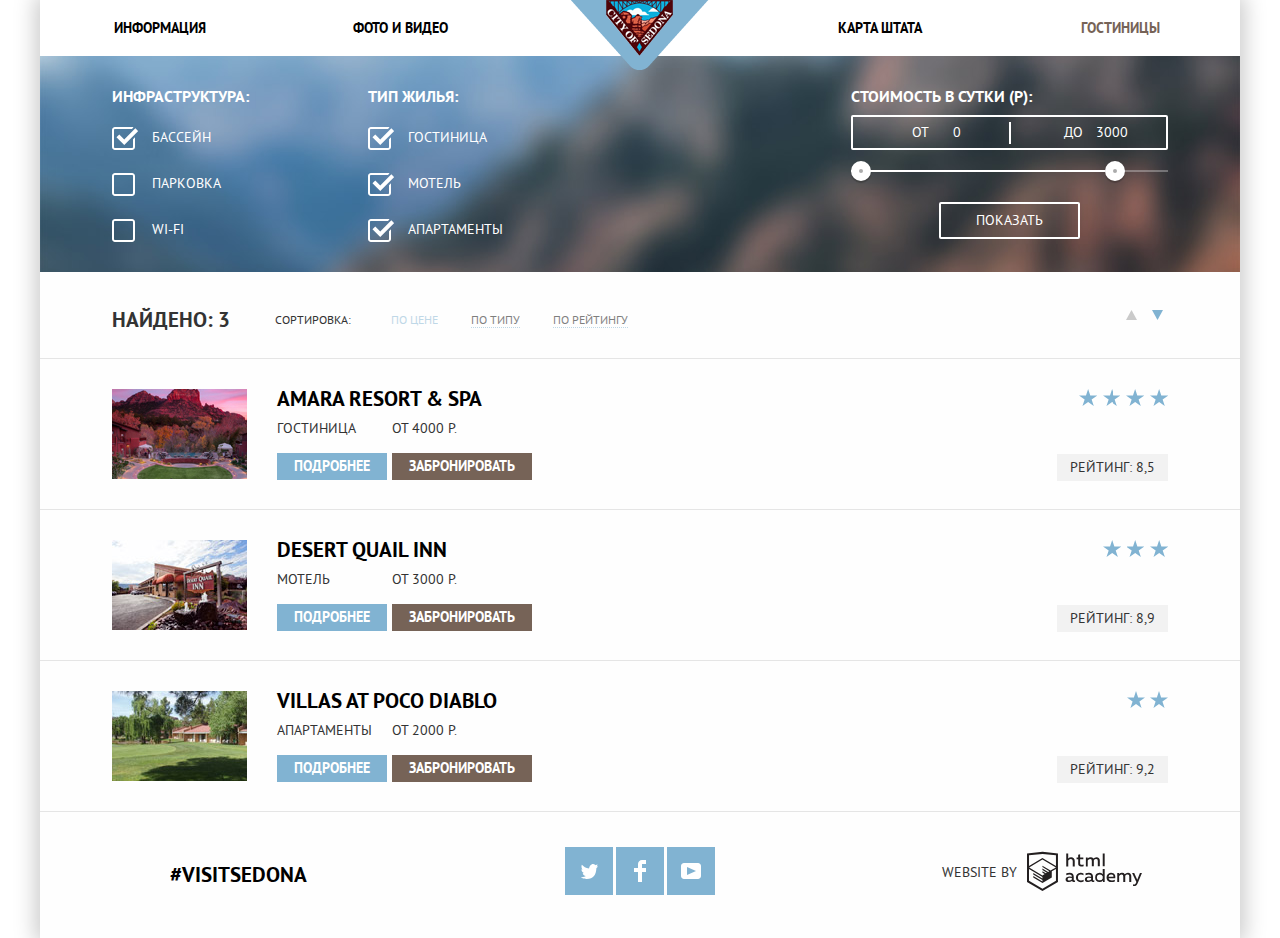
==== commit cdab05d4: "исправление ошибок" ====
--- a/sedona-hotels.html
+++ b/sedona-hotels.html
@@ -141,7 +141,7 @@
           </div>
           <div class="hotel__description">
             <h3 class="title title--height">
-              <a class="hotel__link" href="#">Amara Resort & Spa</a>
+              <a class="hotel__link" href="#">Amara Resort &#38; Spa</a>
             </h3>
             <div class="hotel__cost--wrapper">
               <p>Гостиница</p>
@@ -153,7 +153,7 @@
             </div>
           </div>
           <div class="hotel__rating">
-            <p class="hotel__star hotel__star--4"><span class="visually-hidden">5 звезд</span></p>
+            <p class="hotel__star hotel__star--4"><span class="visually-hidden">4 звезды</span></p>
             <p class="hotel__value">Рейтинг: 8,5</p>
           </div>
         </div>
@@ -199,7 +199,7 @@
             </div>
           </div>
           <div class="hotel__rating">
-            <p class="hotel__star hotel__star--2"></p>
+            <p class="hotel__star hotel__star--2"><span class="visually-hidden">2 звезды</span></p>
             <p class="hotel__value">Рейтинг: 9,2</p>
           </div>
         </div>
@@ -236,7 +236,6 @@
           <p>website by</p>
           <a class="copyright" href="https://htmlacademy.ru/intensive/htmlcss">
             <svg class="svg" width="115" height="41" data-name="Layer 1" xmlns="http://www.w3.org/2000/svg" viewBox="0 0 108.08 36.85"><title>logo-htmlacademy</title><path d="M44.61 26.86a2 2 0 0 0 .55-.1v1.33a3.25 3.25 0 0 1-1.18.21 1.67 1.67 0 0 1-1.67-1 4.84 4.84 0 0 1-3.14 1.08c-1.51 0-2.91-.83-2.91-2.55 0-2.13 2-2.79 3.71-2.79a11.08 11.08 0 0 1 2.17.25v-.3c0-1-.76-1.77-2.19-1.77a7.42 7.42 0 0 0-3 .64v-1.7a10.21 10.21 0 0 1 3.19-.55c2.36 0 3.81 1.12 3.81 3.65v3a.54.54 0 0 0 .49.59h.17zm-6.44-1.13a1.35 1.35 0 0 0 1.46 1.25h.11a3.39 3.39 0 0 0 2.41-1v-1.42a9.72 9.72 0 0 0-1.81-.21c-1 0-2.16.33-2.16 1.38zm12.36-6.11a5 5 0 0 1 2.57.64v1.72a4.08 4.08 0 0 0-2.3-.7 2.75 2.75 0 1 0 0 5.49 5 5 0 0 0 2.43-.64v1.71a6.27 6.27 0 0 1-2.76.57A4.21 4.21 0 0 1 46 24.49v-.41a4.32 4.32 0 0 1 4.18-4.46h.38zm12.17 7.24a2 2 0 0 0 .55-.1v1.33a3.25 3.25 0 0 1-1.18.21 1.67 1.67 0 0 1-1.67-1 4.84 4.84 0 0 1-3.14 1.08c-1.51 0-2.91-.83-2.91-2.55 0-2.13 2-2.79 3.71-2.79a11.08 11.08 0 0 1 2.17.25v-.3c0-1-.76-1.77-2.19-1.77a7.42 7.42 0 0 0-3 .64v-1.7a10.21 10.21 0 0 1 3.19-.55c2.36 0 3.81 1.12 3.81 3.65v3a.54.54 0 0 0 .49.59h.17zm-6.44-1.13a1.35 1.35 0 0 0 1.47 1.25h.11a3.39 3.39 0 0 0 2.41-1v-1.42a9.72 9.72 0 0 0-1.81-.21c-1.06 0-2.16.33-2.16 1.38zM73 15.98v12.2h-1.65v-1.32a3.88 3.88 0 0 1-3.19 1.54 4.4 4.4 0 0 1 0-8.78 3.81 3.81 0 0 1 3 1.3v-4.94H73zm-4.53 5.22a2.76 2.76 0 1 0 0 5.52 2.86 2.86 0 0 0 2.68-1.74v-2a2.91 2.91 0 0 0-2.66-1.73zM79 19.62c3.31 0 4.46 2.68 3.92 5.09H76.7c.21 1.5 1.67 2.11 3.19 2.11a6.11 6.11 0 0 0 2.64-.59v1.6a7.14 7.14 0 0 1-3 .57c-2.53 0-4.75-1.42-4.75-4.42a4.18 4.18 0 0 1 4-4.39H79zm.09 1.54a2.28 2.28 0 0 0-2.44 2.1v.06h4.65a2 2 0 0 0-2.17-2.16zm5.73 7v-8.31h1.65v1a3.81 3.81 0 0 1 2.78-1.27 2.86 2.86 0 0 1 2.64 1.4 4.12 4.12 0 0 1 2.91-1.33 3.06 3.06 0 0 1 3.2 3.33v5.2h-1.9v-5.15a1.59 1.59 0 0 0-1.42-1.75h-.26a2.8 2.8 0 0 0-2.07 1.12v5.78h-1.9v-5.15A1.59 1.59 0 0 0 89 21.29h-.2a3 3 0 0 0-2.21 1.29v5.63h-1.73zm21.31-8.33h1.9l-3.91 9.46c-.9 2.17-2.09 2.86-3.35 2.86a4.76 4.76 0 0 1-1.1-.14v-1.57a2.86 2.86 0 0 0 .85.12c.9 0 1.58-.64 2.07-1.9l.17-.42-4-8.4h2l2.86 6.29zM38.73 1.44V6.2a3.81 3.81 0 0 1 2.7-1.14 3.25 3.25 0 0 1 3.44 3.4v5.15H43V8.7a1.81 1.81 0 0 0-1.61-2h-.3a2.93 2.93 0 0 0-2.32 1.39v5.52h-1.9V1.44h1.9zm11.21.85v3h3v1.6h-3v3.81c0 1.1.5 1.46 1.58 1.46a4.49 4.49 0 0 0 1.69-.33v1.6a6.8 6.8 0 0 1-2.21.35 2.55 2.55 0 0 1-2.86-2.74V6.87h-1.56V5.24h1.5V2.72zm5.4 11.31V5.26H57v1a3.81 3.81 0 0 1 2.77-1.28 2.86 2.86 0 0 1 2.6 1.33 4.12 4.12 0 0 1 2.91-1.33 3.06 3.06 0 0 1 3.16 3.4v5.21h-1.9V8.44a1.59 1.59 0 0 0-1.42-1.75h-.23a2.8 2.8 0 0 0-2.07 1.12v5.78h-1.9V8.44a1.59 1.59 0 0 0-1.42-1.75h-.23a3 3 0 0 0-2.21 1.29v5.63h-1.72zM71.17 1.43H73v12.15h-1.83V1.43zM14.71-.02h-.16L0 1.52v26.67l14.55 8.66 14.55-8.66V1.52zm12.5 27.1l-12.66 7.54L1.9 27.1V16.16l12.59 7.5v1.32l-8.63-5.1v1.31l8.68 5.21v1.39l-8.67-5.16v1.35l8.68 5.21 8.75-5.24v-5.66l3.9-2.31V27.1zm0-12.53l-3.48 2-1.6 1-7.62-4.57v1.31L21 18.21l-.14.09-1 .54-5.37-3.2v1.34l4.24 2.52-1 .67-3.2-1.9v1.31l2.1 1.24-2.13 1.26L2 14.63l12.51-7.54zm0-1.32L14.49 5.74 1.91 13.23v-10L14.56 1.9l12.65 1.33v10z" fill="#231f20"/></svg>
-
           </a>
         </div>
 
--- a/css/style.css
+++ b/css/style.css
@@ -110,10 +110,12 @@
 .button--blue:hover,
 .button--blue:focus {
   background-color: #669ec0;
-}
-
-.batton--blue:active {
-  color: #94b9d2;
+
+  cursor: pointer;
+}
+
+.button--blue:active {
+  color: rgba(255, 255, 255, 0.3);
 
   background-color: #5496bd;
 }
@@ -125,10 +127,12 @@
 .button--brown:hover,
 .button--brown:focus {
   background-color: #604e43;
-}
-
-.batton--brown:active {
-  color: #928a85;
+
+  cursor: pointer;
+}
+
+.button--brown:active {
+  color: rgba(255, 255, 255, 0.3);
 
   background-color: #503e33;
 }
@@ -178,6 +182,12 @@
 .menu__link:hover,
 .menu__link:focus {
   color: #81b3d2;
+}
+
+.menu__link:focus {
+  border-color: #81b3d2;
+  outline: thin dotted;
+  outline: 5px auto -webkit-focus-ring-color;
 }
 
 .menu__link:active,
@@ -206,7 +216,7 @@
   padding-top: 76px;
   padding-bottom: 75px;
 
-  background-color: #ffffff;
+  background-color: #f2f2f2;
   background-image: url("../img/bg-bottom.png"), url("../img/bg-top.jpg");
   background-position: bottom center, 50% 20%;
   background-repeat: no-repeat;
@@ -258,6 +268,7 @@
   width: 33.5%;
   margin: 0;
   padding-top: 47px;
+  padding-bottom: 30px;
 }
 
 .advantage__text .title {
@@ -397,6 +408,8 @@
 }
 
 .popup__wrapper {
+  position: relative;
+
   display: -webkit-box;
   display: -ms-flexbox;
   display: flex;
@@ -407,6 +420,11 @@
 
 .popup {
   position: absolute;
+  top: 0;
+  left: 50%;
+  -webkit-transform: translateX(-50%);
+      -ms-transform: translateX(-50%);
+          transform: translateX(-50%);
   width: 568px;
   height: 395px;
 
@@ -426,6 +444,8 @@
 }
 
 .popup-form__row {
+  position: relative;
+
   display: -webkit-box;
   display: -ms-flexbox;
   display: flex;
@@ -437,18 +457,19 @@
           align-items: center;
   width: 460px;
   margin-bottom: 32px;
-
-  position: relative;
 }
 
 .popup-form__label {
-  margin-right: 22px;
+  margin-right: 19px;
 
   font: inherit;
 
   font-weight: 700;
+  font-size: 14px;
   line-height: 26px;
+  text-align: left;
   text-transform: uppercase;
+  cursor: pointer;
 }
 
 .popup-form__field {
@@ -456,14 +477,16 @@
           box-sizing: border-box;
   width: 346px;
   padding-left: 10px;
+  padding-right: 40px;
   padding-top: 3px;
   padding-bottom: 3px;
 
-
   font: inherit;
 
   font-weight: 700;
+  font-size: 14px;
   line-height: 26px;
+  text-align: left;
   text-transform: uppercase;
 
   background-color: #f2f2f2;
@@ -494,6 +517,10 @@
 .popup-form__calendar:hover path,
 .popup-form__calendar:focus path {
   fill: #000000;
+}
+
+.popup-form__calendar:hover {
+  cursor: pointer;
 }
 
 .popup-form__calendar:active path {
@@ -545,13 +572,15 @@
 
 .number__field {
   width: 38px;
-  padding: 4px 0;
+  height: 38px;
+  box-sizing: border-box;
 
   font: inherit;
 
   font-weight: 700;
   line-height: 26px;
   text-align: center;
+  vertical-align: middle;
   text-transform: uppercase;
 
   background-color: #f2f2f2;
@@ -583,6 +612,10 @@
   stroke: #000000;
 }
 
+.number__btn:hover {
+  cursor: pointer;
+}
+
 .number__btn:active line {
   stroke: #81b3d2;
 }
@@ -605,9 +638,9 @@
 
   background-color: #81b3d2;
   background-image: url("../img/bg-filter.jpg");
-  background-position: 50% 20%;
+  background-position: 50% 15%;
   background-repeat: no-repeat;
-  background-size: auto;
+  background-size: cover;
 }
 
 .filter fieldset {
@@ -629,8 +662,8 @@
   left: 0;
   position: absolute;
 
-  width: 24px;
-  height: 24px;
+  width: 26px;
+  height: 26px;
 
   background-image: url("../img/checkbox-off.svg");
   background-repeat: no-repeat;
@@ -649,6 +682,12 @@
 
 .filter__input:disabled + .filter__label::before {
   opacity: 0.5;
+}
+
+.filter__input:focus + .filter__label::before {
+  border-color: #81b3d2;
+  outline: thin dotted;
+  outline: 5px auto -webkit-focus-ring-color;
 }
 
 .filter__form {
@@ -665,6 +704,7 @@
 .filter__wrapper--col {
   display: -webkit-box;
   display: -ms-flexbox;
+
   display: flex;
   -webkit-box-pack: justify;
       -ms-flex-pack: justify;
@@ -677,25 +717,17 @@
 }
 
 .filter__list {
-  display: -webkit-box;
-  display: -ms-flexbox;
-  display: flex;
-  -webkit-box-orient: vertical;
-  -webkit-box-direction: normal;
-      -ms-flex-direction: column;
-          flex-direction: column;
-  -webkit-box-align: start;
-      -ms-flex-align: start;
-          align-items: flex-start;
-  -webkit-box-pack: justify;
-      -ms-flex-pack: justify;
-          justify-content: space-between;
+  text-align: left;
   min-height: 115px;
   margin: 0;
   padding: 0;
-  padding-bottom: 30px;
+  padding-bottom: 7px;
 
   list-style: none;
+}
+
+.filter__item {
+  padding-bottom: 25px;
 }
 
 .filter__type {
@@ -742,7 +774,7 @@
 
   font-size: 14px;
   line-height: 21px;
-  vertical-align: bottom;
+  vertical-align: top;
   text-align: center;
 
   cursor: pointer;
@@ -823,6 +855,7 @@
   font-weight: 400;
   background-color: transparent;
   border: 2px solid #ffffff;
+  border-radius: 2px;
 }
 
 .button--transparent:hover,
@@ -830,6 +863,7 @@
   color: #000000;
 
   background-color: #ffffff;
+  cursor: pointer;
 }
 
 .sorting {
@@ -951,8 +985,6 @@
   display: -webkit-box;
   display: -ms-flexbox;
   display: flex;
-  -ms-flex-wrap: wrap;
-      flex-wrap: wrap;
 
   max-width: 100%;
   padding: 27px 6%;
@@ -970,8 +1002,13 @@
   margin-right: 30px;
 }
 
+.hotel__description {
+  width: 60%;
+}
+
 .hotel__description .title {
   padding-bottom: 6px;
+  padding-right: 15px;
 
   text-align: left;
 }
@@ -1017,6 +1054,7 @@
 
   font-size: 14px;
   line-height: 21px;
+  vertical-align: top;
 }
 
 .hotel__rating {
@@ -1034,6 +1072,8 @@
       -ms-flex-align: end;
           align-items: flex-end;
   margin-left: auto;
+
+  width: 20%;
 }
 
 .hotel__rating p {
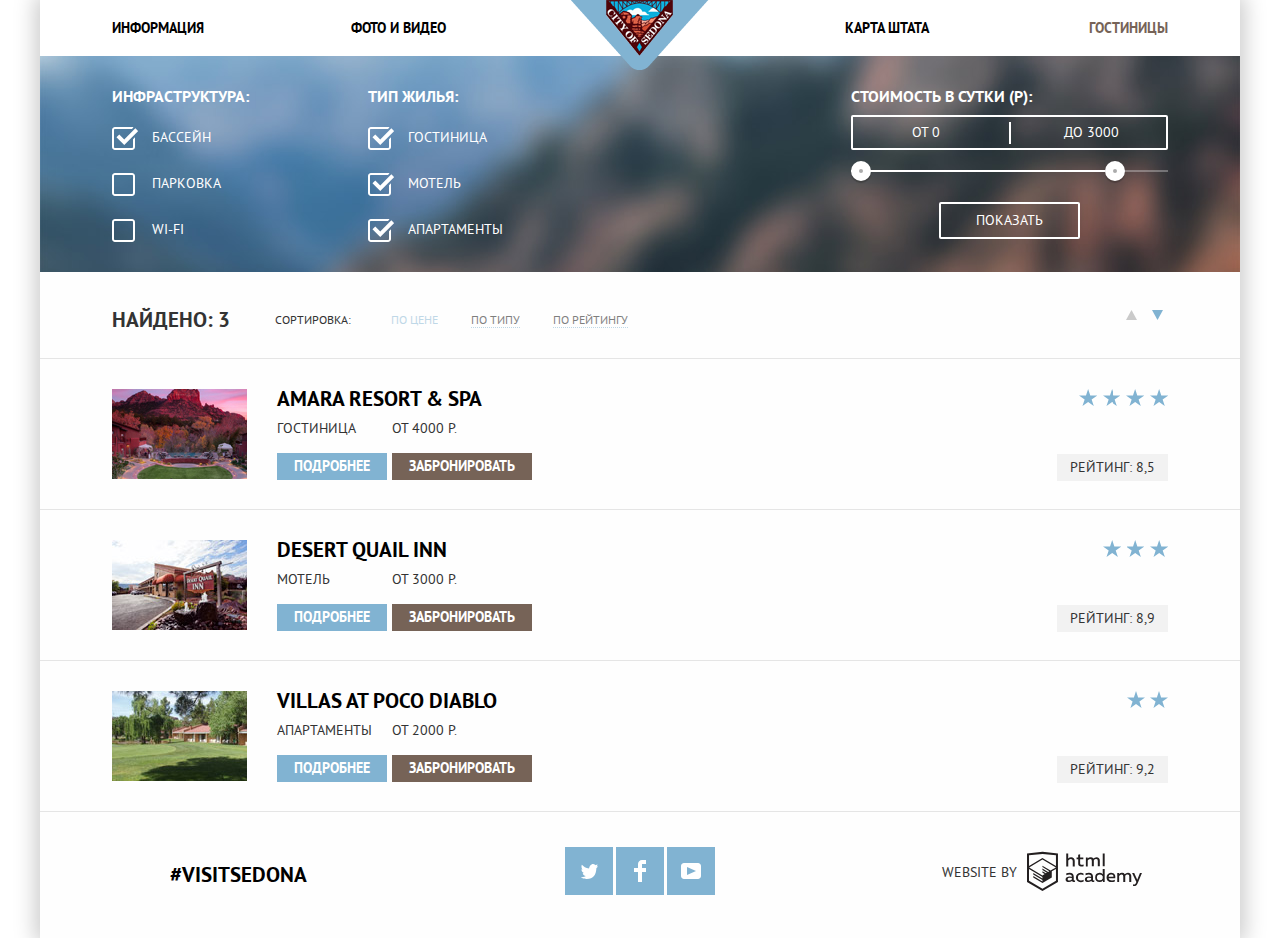
==== commit 4f261296: "правки" ====
--- a/sedona-hotels.html
+++ b/sedona-hotels.html
@@ -3,9 +3,8 @@
   <head>
     <meta charset="utf-8">
     <title>HTML Academy: Седона</title>
-    <!-- <link rel="stylesheet" href="https://fonts.googleapis.com/css?family=PT+Sans:400,700&amp;subset=cyrillic"> -->
-    <link href="css/normalize.css" rel="stylesheet">
-    <link href="css/style.css" rel="stylesheet">
+    <link rel="stylesheet" href="css/normalize.min.css">
+    <link rel="stylesheet" href="css/style.min.css">
   </head>
   <body class="inner-page container">
     <header class="page-header">
@@ -15,7 +14,6 @@
           <img src="img/logo-menu.png" width="138" height="70" alt="Логотип «Sedona»">
         </a>
       </div>
-
       <nav class="menu">
         <ul class="menu__list">
           <li class="menu__item menu__item--right"><a class="menu__link" href="#">Информация</a></li>
@@ -32,7 +30,7 @@
       <section class="filter">
         <h2 class="visually-hidden">Фильтры услуг</h2>
 
-        <form class="filter__form" method="get" action="#">
+        <form class="filter__form" method="get" action="https://echo.htmlacademy.ru">
 
           <div class="filter__wrapper--col">
             <fieldset class="filter__col">
@@ -207,39 +205,39 @@
       </section>
     </main>
 
-      <footer class="page-footer">
-
-        <div class="footer__teg">
-          <b class="title title--height">#visitsedona</b>
-        </div>
-        <div class="footer__social">
-          <ul>
-            <li>
-              <a class="social__button" href="#"><span class="visually-hidden">Твиттер</span>
-                <svg xmlns="http://www.w3.org/2000/svg" width="17" height="15" viewBox="0 0 17 15"><path fill="#FFF" d="M10.95.144c1.685-.496 2.984.27 3.577 1.18.673-.232 1.33-.482 2.01-.71-.003.862-.52 1.514-.856 1.77.687.17 1.306-.492 1.306-.492-.17 1-1.006 1.788-1.563 2.024-.23 6.75-3.175 11.217-10.077 11.082H4.9c-.41 0-4.165-.46-4.9-1.887 2.272.198 3.894-.42 4.694-1.175-.96-.3-2.68-.477-2.98-2.95.35.106.565.228 1.19.12C1.704 8.245.374 7.53.45 5.33c.285.328 1.067.536 1.34.472C1.087 5.562-.18 2.442.896.85c1.816 1.854 3.734 3.606 7.15 3.773C8.254 2.33 9.183.793 10.95.143z"/></svg>
-              </a>
-            </li>
-            <li>
-              <a class="social__button" href="#"><span class="visually-hidden">Файсбук</span>
-                <svg xmlns="http://www.w3.org/2000/svg" width="12" height="22" viewBox="0 0 12 22"><path fill="#FFF" d="M12 4V0H8C5.79 0 4 1.79 4 4v4H0v4h4v10h4V12h4V8H8V4h4z"/></svg>
-              </a>
-            </li>
-            <li>
-              <a class="social__button" href="#"><span class="visually-hidden">Ютуб</span>
-                <svg xmlns="http://www.w3.org/2000/svg" width="20" height="16" viewBox="0 0 20 16"><path fill="#FFF" d="M17 0H3C1.35 0 0 1.35 0 3v10c0 1.65 1.35 3 3 3h14c1.65 0 3-1.35 3-3V3c0-1.65-1.35-3-3-3zM6.027 11.998V4.002L15.014 8l-8.987 3.998z"/></svg>
-              </a>
-            </li>
-          </ul>
-        </div>
-
-        <div class="footer__copyright">
-          <p>website by</p>
-          <a class="copyright" href="https://htmlacademy.ru/intensive/htmlcss">
-            <svg class="svg" width="115" height="41" data-name="Layer 1" xmlns="http://www.w3.org/2000/svg" viewBox="0 0 108.08 36.85"><title>logo-htmlacademy</title><path d="M44.61 26.86a2 2 0 0 0 .55-.1v1.33a3.25 3.25 0 0 1-1.18.21 1.67 1.67 0 0 1-1.67-1 4.84 4.84 0 0 1-3.14 1.08c-1.51 0-2.91-.83-2.91-2.55 0-2.13 2-2.79 3.71-2.79a11.08 11.08 0 0 1 2.17.25v-.3c0-1-.76-1.77-2.19-1.77a7.42 7.42 0 0 0-3 .64v-1.7a10.21 10.21 0 0 1 3.19-.55c2.36 0 3.81 1.12 3.81 3.65v3a.54.54 0 0 0 .49.59h.17zm-6.44-1.13a1.35 1.35 0 0 0 1.46 1.25h.11a3.39 3.39 0 0 0 2.41-1v-1.42a9.72 9.72 0 0 0-1.81-.21c-1 0-2.16.33-2.16 1.38zm12.36-6.11a5 5 0 0 1 2.57.64v1.72a4.08 4.08 0 0 0-2.3-.7 2.75 2.75 0 1 0 0 5.49 5 5 0 0 0 2.43-.64v1.71a6.27 6.27 0 0 1-2.76.57A4.21 4.21 0 0 1 46 24.49v-.41a4.32 4.32 0 0 1 4.18-4.46h.38zm12.17 7.24a2 2 0 0 0 .55-.1v1.33a3.25 3.25 0 0 1-1.18.21 1.67 1.67 0 0 1-1.67-1 4.84 4.84 0 0 1-3.14 1.08c-1.51 0-2.91-.83-2.91-2.55 0-2.13 2-2.79 3.71-2.79a11.08 11.08 0 0 1 2.17.25v-.3c0-1-.76-1.77-2.19-1.77a7.42 7.42 0 0 0-3 .64v-1.7a10.21 10.21 0 0 1 3.19-.55c2.36 0 3.81 1.12 3.81 3.65v3a.54.54 0 0 0 .49.59h.17zm-6.44-1.13a1.35 1.35 0 0 0 1.47 1.25h.11a3.39 3.39 0 0 0 2.41-1v-1.42a9.72 9.72 0 0 0-1.81-.21c-1.06 0-2.16.33-2.16 1.38zM73 15.98v12.2h-1.65v-1.32a3.88 3.88 0 0 1-3.19 1.54 4.4 4.4 0 0 1 0-8.78 3.81 3.81 0 0 1 3 1.3v-4.94H73zm-4.53 5.22a2.76 2.76 0 1 0 0 5.52 2.86 2.86 0 0 0 2.68-1.74v-2a2.91 2.91 0 0 0-2.66-1.73zM79 19.62c3.31 0 4.46 2.68 3.92 5.09H76.7c.21 1.5 1.67 2.11 3.19 2.11a6.11 6.11 0 0 0 2.64-.59v1.6a7.14 7.14 0 0 1-3 .57c-2.53 0-4.75-1.42-4.75-4.42a4.18 4.18 0 0 1 4-4.39H79zm.09 1.54a2.28 2.28 0 0 0-2.44 2.1v.06h4.65a2 2 0 0 0-2.17-2.16zm5.73 7v-8.31h1.65v1a3.81 3.81 0 0 1 2.78-1.27 2.86 2.86 0 0 1 2.64 1.4 4.12 4.12 0 0 1 2.91-1.33 3.06 3.06 0 0 1 3.2 3.33v5.2h-1.9v-5.15a1.59 1.59 0 0 0-1.42-1.75h-.26a2.8 2.8 0 0 0-2.07 1.12v5.78h-1.9v-5.15A1.59 1.59 0 0 0 89 21.29h-.2a3 3 0 0 0-2.21 1.29v5.63h-1.73zm21.31-8.33h1.9l-3.91 9.46c-.9 2.17-2.09 2.86-3.35 2.86a4.76 4.76 0 0 1-1.1-.14v-1.57a2.86 2.86 0 0 0 .85.12c.9 0 1.58-.64 2.07-1.9l.17-.42-4-8.4h2l2.86 6.29zM38.73 1.44V6.2a3.81 3.81 0 0 1 2.7-1.14 3.25 3.25 0 0 1 3.44 3.4v5.15H43V8.7a1.81 1.81 0 0 0-1.61-2h-.3a2.93 2.93 0 0 0-2.32 1.39v5.52h-1.9V1.44h1.9zm11.21.85v3h3v1.6h-3v3.81c0 1.1.5 1.46 1.58 1.46a4.49 4.49 0 0 0 1.69-.33v1.6a6.8 6.8 0 0 1-2.21.35 2.55 2.55 0 0 1-2.86-2.74V6.87h-1.56V5.24h1.5V2.72zm5.4 11.31V5.26H57v1a3.81 3.81 0 0 1 2.77-1.28 2.86 2.86 0 0 1 2.6 1.33 4.12 4.12 0 0 1 2.91-1.33 3.06 3.06 0 0 1 3.16 3.4v5.21h-1.9V8.44a1.59 1.59 0 0 0-1.42-1.75h-.23a2.8 2.8 0 0 0-2.07 1.12v5.78h-1.9V8.44a1.59 1.59 0 0 0-1.42-1.75h-.23a3 3 0 0 0-2.21 1.29v5.63h-1.72zM71.17 1.43H73v12.15h-1.83V1.43zM14.71-.02h-.16L0 1.52v26.67l14.55 8.66 14.55-8.66V1.52zm12.5 27.1l-12.66 7.54L1.9 27.1V16.16l12.59 7.5v1.32l-8.63-5.1v1.31l8.68 5.21v1.39l-8.67-5.16v1.35l8.68 5.21 8.75-5.24v-5.66l3.9-2.31V27.1zm0-12.53l-3.48 2-1.6 1-7.62-4.57v1.31L21 18.21l-.14.09-1 .54-5.37-3.2v1.34l4.24 2.52-1 .67-3.2-1.9v1.31l2.1 1.24-2.13 1.26L2 14.63l12.51-7.54zm0-1.32L14.49 5.74 1.91 13.23v-10L14.56 1.9l12.65 1.33v10z" fill="#231f20"/></svg>
-          </a>
-        </div>
-
-      </footer>
+    <footer class="page-footer">
+
+      <div class="footer__teg">
+        <b class="title title--height">#visitsedona</b>
+      </div>
+      <div class="footer__social">
+        <ul>
+          <li>
+            <a class="social__button" href="#"><span class="visually-hidden">Твиттер</span>
+              <svg xmlns="http://www.w3.org/2000/svg" width="17" height="15" viewBox="0 0 17 15"><path fill="#FFF" d="M10.95.144c1.685-.496 2.984.27 3.577 1.18.673-.232 1.33-.482 2.01-.71-.003.862-.52 1.514-.856 1.77.687.17 1.306-.492 1.306-.492-.17 1-1.006 1.788-1.563 2.024-.23 6.75-3.175 11.217-10.077 11.082H4.9c-.41 0-4.165-.46-4.9-1.887 2.272.198 3.894-.42 4.694-1.175-.96-.3-2.68-.477-2.98-2.95.35.106.565.228 1.19.12C1.704 8.245.374 7.53.45 5.33c.285.328 1.067.536 1.34.472C1.087 5.562-.18 2.442.896.85c1.816 1.854 3.734 3.606 7.15 3.773C8.254 2.33 9.183.793 10.95.143z"/></svg>
+            </a>
+          </li>
+          <li>
+            <a class="social__button" href="#"><span class="visually-hidden">Файсбук</span>
+              <svg xmlns="http://www.w3.org/2000/svg" width="12" height="22" viewBox="0 0 12 22"><path fill="#FFF" d="M12 4V0H8C5.79 0 4 1.79 4 4v4H0v4h4v10h4V12h4V8H8V4h4z"/></svg>
+            </a>
+          </li>
+          <li>
+            <a class="social__button" href="#"><span class="visually-hidden">Ютуб</span>
+              <svg xmlns="http://www.w3.org/2000/svg" width="20" height="16" viewBox="0 0 20 16"><path fill="#FFF" d="M17 0H3C1.35 0 0 1.35 0 3v10c0 1.65 1.35 3 3 3h14c1.65 0 3-1.35 3-3V3c0-1.65-1.35-3-3-3zM6.027 11.998V4.002L15.014 8l-8.987 3.998z"/></svg>
+            </a>
+          </li>
+        </ul>
+      </div>
+
+      <div class="footer__copyright">
+        <p>website by</p>
+        <a class="copyright" href="https://htmlacademy.ru/intensive/htmlcss">
+          <svg width="115" height="41" data-name="Layer 1" xmlns="http://www.w3.org/2000/svg" viewBox="0 0 108.08 36.85"><title>logo-htmlacademy</title><path d="M44.61 26.86a2 2 0 0 0 .55-.1v1.33a3.25 3.25 0 0 1-1.18.21 1.67 1.67 0 0 1-1.67-1 4.84 4.84 0 0 1-3.14 1.08c-1.51 0-2.91-.83-2.91-2.55 0-2.13 2-2.79 3.71-2.79a11.08 11.08 0 0 1 2.17.25v-.3c0-1-.76-1.77-2.19-1.77a7.42 7.42 0 0 0-3 .64v-1.7a10.21 10.21 0 0 1 3.19-.55c2.36 0 3.81 1.12 3.81 3.65v3a.54.54 0 0 0 .49.59h.17zm-6.44-1.13a1.35 1.35 0 0 0 1.46 1.25h.11a3.39 3.39 0 0 0 2.41-1v-1.42a9.72 9.72 0 0 0-1.81-.21c-1 0-2.16.33-2.16 1.38zm12.36-6.11a5 5 0 0 1 2.57.64v1.72a4.08 4.08 0 0 0-2.3-.7 2.75 2.75 0 1 0 0 5.49 5 5 0 0 0 2.43-.64v1.71a6.27 6.27 0 0 1-2.76.57A4.21 4.21 0 0 1 46 24.49v-.41a4.32 4.32 0 0 1 4.18-4.46h.38zm12.17 7.24a2 2 0 0 0 .55-.1v1.33a3.25 3.25 0 0 1-1.18.21 1.67 1.67 0 0 1-1.67-1 4.84 4.84 0 0 1-3.14 1.08c-1.51 0-2.91-.83-2.91-2.55 0-2.13 2-2.79 3.71-2.79a11.08 11.08 0 0 1 2.17.25v-.3c0-1-.76-1.77-2.19-1.77a7.42 7.42 0 0 0-3 .64v-1.7a10.21 10.21 0 0 1 3.19-.55c2.36 0 3.81 1.12 3.81 3.65v3a.54.54 0 0 0 .49.59h.17zm-6.44-1.13a1.35 1.35 0 0 0 1.47 1.25h.11a3.39 3.39 0 0 0 2.41-1v-1.42a9.72 9.72 0 0 0-1.81-.21c-1.06 0-2.16.33-2.16 1.38zM73 15.98v12.2h-1.65v-1.32a3.88 3.88 0 0 1-3.19 1.54 4.4 4.4 0 0 1 0-8.78 3.81 3.81 0 0 1 3 1.3v-4.94H73zm-4.53 5.22a2.76 2.76 0 1 0 0 5.52 2.86 2.86 0 0 0 2.68-1.74v-2a2.91 2.91 0 0 0-2.66-1.73zM79 19.62c3.31 0 4.46 2.68 3.92 5.09H76.7c.21 1.5 1.67 2.11 3.19 2.11a6.11 6.11 0 0 0 2.64-.59v1.6a7.14 7.14 0 0 1-3 .57c-2.53 0-4.75-1.42-4.75-4.42a4.18 4.18 0 0 1 4-4.39H79zm.09 1.54a2.28 2.28 0 0 0-2.44 2.1v.06h4.65a2 2 0 0 0-2.17-2.16zm5.73 7v-8.31h1.65v1a3.81 3.81 0 0 1 2.78-1.27 2.86 2.86 0 0 1 2.64 1.4 4.12 4.12 0 0 1 2.91-1.33 3.06 3.06 0 0 1 3.2 3.33v5.2h-1.9v-5.15a1.59 1.59 0 0 0-1.42-1.75h-.26a2.8 2.8 0 0 0-2.07 1.12v5.78h-1.9v-5.15A1.59 1.59 0 0 0 89 21.29h-.2a3 3 0 0 0-2.21 1.29v5.63h-1.73zm21.31-8.33h1.9l-3.91 9.46c-.9 2.17-2.09 2.86-3.35 2.86a4.76 4.76 0 0 1-1.1-.14v-1.57a2.86 2.86 0 0 0 .85.12c.9 0 1.58-.64 2.07-1.9l.17-.42-4-8.4h2l2.86 6.29zM38.73 1.44V6.2a3.81 3.81 0 0 1 2.7-1.14 3.25 3.25 0 0 1 3.44 3.4v5.15H43V8.7a1.81 1.81 0 0 0-1.61-2h-.3a2.93 2.93 0 0 0-2.32 1.39v5.52h-1.9V1.44h1.9zm11.21.85v3h3v1.6h-3v3.81c0 1.1.5 1.46 1.58 1.46a4.49 4.49 0 0 0 1.69-.33v1.6a6.8 6.8 0 0 1-2.21.35 2.55 2.55 0 0 1-2.86-2.74V6.87h-1.56V5.24h1.5V2.72zm5.4 11.31V5.26H57v1a3.81 3.81 0 0 1 2.77-1.28 2.86 2.86 0 0 1 2.6 1.33 4.12 4.12 0 0 1 2.91-1.33 3.06 3.06 0 0 1 3.16 3.4v5.21h-1.9V8.44a1.59 1.59 0 0 0-1.42-1.75h-.23a2.8 2.8 0 0 0-2.07 1.12v5.78h-1.9V8.44a1.59 1.59 0 0 0-1.42-1.75h-.23a3 3 0 0 0-2.21 1.29v5.63h-1.72zM71.17 1.43H73v12.15h-1.83V1.43zM14.71-.02h-.16L0 1.52v26.67l14.55 8.66 14.55-8.66V1.52zm12.5 27.1l-12.66 7.54L1.9 27.1V16.16l12.59 7.5v1.32l-8.63-5.1v1.31l8.68 5.21v1.39l-8.67-5.16v1.35l8.68 5.21 8.75-5.24v-5.66l3.9-2.31V27.1zm0-12.53l-3.48 2-1.6 1-7.62-4.57v1.31L21 18.21l-.14.09-1 .54-5.37-3.2v1.34l4.24 2.52-1 .67-3.2-1.9v1.31l2.1 1.24-2.13 1.26L2 14.63l12.51-7.54zm0-1.32L14.49 5.74 1.91 13.23v-10L14.56 1.9l12.65 1.33v10z" fill="#231f20"/></svg>
+        </a>
+      </div>
+
+    </footer>
 
   </body>
 
--- a/css/style.min.css
+++ b/css/style.min.css
@@ -0,0 +1 @@
+@font-face{font-family:"PT Sans";src:url(../font/ptsans.woff2) format("woff2"),url(../font/ptsans.woff) format("woff");font-style:normal;font-weight:400}@font-face{font-family:"PT Sans";src:url(../font/ptsansbold.woff2) format("woff2"),url(../font/ptsansbold.woff) format("woff");font-style:normal;font-weight:700}body{margin:0;padding:0;font-family:"PT Sans",Arial,sans-serif;font-size:14px;line-height:21px;color:#333;font-weight:400;text-transform:uppercase;background-color:#f2f2f2}a{text-decoration:none}img{max-width:100%;height:auto}.visually-hidden:not(:focus):not(:active),input[type=checkbox].visually-hidden,input[type=radio].visually-hidden{position:absolute;width:1px;height:1px;margin:-1px;border:0;padding:0;white-space:nowrap;-webkit-clip-path:inset(100%);clip-path:inset(100%);clip:rect(0 0 0 0);overflow:hidden}.container{position:relative;max-width:1200px;min-width:768px;margin:0 auto;text-align:center;background-color:#fff;-webkit-box-shadow:0 0 20px 5px #ccc;box-shadow:0 0 20px 5px #ccc}.inner-page--bg{background-color:#fefefe}.title{margin:0;padding:0;font-weight:700;font-size:21px;color:#000}.title--white{color:#fff}.title--height{line-height:26px}.button{font:inherit;font-weight:700;text-align:center;color:#fff;vertical-align:middle;text-transform:uppercase;border:0}.button--blue{background-color:#81b3d2}.button--blue:focus,.button--blue:hover{background-color:#669ec0;cursor:pointer}.button--blue:active{color:rgba(255,255,255,.3);background-color:#5496bd}.button--brown{background-color:#766357}.button--brown:focus,.button--brown:hover{background-color:#604e43;cursor:pointer}.button--brown:active{color:rgba(255,255,255,.3);background-color:#503e33}.menu{position:relative;font-size:14px;line-height:26px;font-weight:700;color:#000;background-color:#fff}.menu__list{display:-webkit-box;display:-ms-flexbox;display:flex;-ms-flex-wrap:wrap;flex-wrap:wrap;-webkit-box-pack:justify;-ms-flex-pack:justify;justify-content:space-between;padding:0 6%;margin:0;list-style:none}.menu__item{width:20%;padding:15px 0}.menu__item:nth-child(2){margin-right:12%}.menu__item:nth-child(1),.menu__item:nth-child(2){text-align:left}.menu__item:nth-child(3),.menu__item:nth-child(4){text-align:right}.menu__link{display:block;vertical-align:middle;color:#000}.menu__link:focus,.menu__link:hover{color:#81b3d2}.menu__link:focus{border-color:#81b3d2;outline:thin dotted;outline:5px auto -webkit-focus-ring-color}.menu__link--active,.menu__link:active{color:#766357}.menu__link--active:focus,.menu__link--active:hover{color:#766357}.logo{position:absolute;top:0;bottom:0;right:0;left:0;margin:0 auto;width:138px;height:70px;z-index:1}.slogan{padding-top:76px;padding-bottom:75px;background-color:#f2f2f2;background-image:url(../img/bg-bottom.png),url(../img/bg-top.jpg);background-position:bottom center,50% 20%;background-repeat:no-repeat;background-size:auto,cover}.slogan__picture{width:458px;height:352px}.description{background-color:#fff}.description .title{margin:0;padding:62px 25% 25px}.description__text{margin:0 0 50px;line-height:26px}.advantage{display:-webkit-box;display:-ms-flexbox;display:flex;-webkit-box-pack:justify;-ms-flex-pack:justify;justify-content:space-between;min-height:256px;width:100%}.advantage--gray{margin-bottom:50px;background-color:#eee}.advantage__text{width:33.5%;margin:0;padding-top:47px;padding-bottom:58px}.advantage__text .title{margin-bottom:25px;padding-left:31%;padding-right:31%}.advantage__text .advantage__number{margin:0 0 22px}.advantage__text p{margin:0;padding:0 15.5%}.advantage__photo{position:relative;width:67%;overflow:hidden}.advantage__photo img{position:absolute;max-height:400px;left:0;bottom:-65px}.advantage__photo--bottom img{top:-50px}.advantage--blue{color:#fff;background-color:#81b3d2}.advantage__text--wide p{padding:0 12%}.features__list{display:-webkit-box;display:-ms-flexbox;display:flex;-webkit-box-pack:justify;-ms-flex-pack:justify;justify-content:space-between;margin:0;padding:55px 0 0;list-style:none}.features__item{width:33%;margin:0 0 80px;padding:0 4%}.features__item .title::before{content:"";position:absolute;width:76px;height:76px}.features__title--food::before,.features__title--house::before,.features__title--present::before{top:5px;left:50%;margin-left:-38px;background-image:url(../img/icon-1.svg);background-repeat:no-repeat;background-position:0 0}.features__title--food::before,.features__title--present::before{margin-left:-42px;background-image:url(../img/icon-3.svg)}.features__title--present::before{top:0;margin-left:-41px;background-image:url(../img/icon-2.svg);background-position:10px 0}.features__item .title{position:relative;margin-bottom:25px;padding-top:106px}.features__text{margin:0}.search b{font-size:30px;line-height:36px}.search p{margin:25px 0 50px}.search .button{display:block;padding:30px 0;margin:0 auto;width:568px;font-size:21px;line-height:26px;font-weight:700}.popup__wrapper{position:relative;display:-webkit-box;display:-ms-flexbox;display:flex;-webkit-box-pack:center;-ms-flex-pack:center;justify-content:center}@-webkit-keyframes emersion{0%{-webkit-transform:translateX(-2000px);transform:translateX(-2000px)}to{-webkit-transform:translateX(-284px);transform:translateX(-284px)}}@keyframes emersion{0%{-webkit-transform:translateX(-2000px);transform:translateX(-2000px)}to{-webkit-transform:translateX(-284px);transform:translateX(-284px)}}@-webkit-keyframes error{0%,to{-webkit-transform:translateX(-284px);transform:translateX(-284px)}10%,30%,50%,70%,90%{-webkit-transform:translateX(-264px);transform:translateX(-264px)}20%,40%,60%,80%{-webkit-transform:translateX(-304px);transform:translateX(-304px)}}@keyframes error{0%,to{-webkit-transform:translateX(-284px);transform:translateX(-284px)}10%,30%,50%,70%,90%{-webkit-transform:translateX(-264px);transform:translateX(-264px)}20%,40%,60%,80%{-webkit-transform:translateX(-304px);transform:translateX(-304px)}}.popup{display:none;position:absolute;top:0;left:50%;-webkit-transform:translateX(-50%);-ms-transform:translateX(-50%);transform:translateX(-50%);width:568px;height:395px;z-index:3;background-color:#fff}.popup--error,.popup--visibility{-webkit-animation-duration:.6s;animation-duration:.6s;-webkit-animation-timing-function:ease;animation-timing-function:ease}.popup--visibility{display:block;-webkit-animation-name:emersion;animation-name:emersion}.popup--error{-webkit-animation-name:error;animation-name:error}.popup-form,.popup-form__row{display:-webkit-box;display:-ms-flexbox;display:flex}.popup-form{-ms-flex-wrap:wrap;flex-wrap:wrap;padding:55px 53px 55px 55px}.popup-form__row{position:relative;-webkit-box-pack:justify;-ms-flex-pack:justify;justify-content:space-between;-webkit-box-align:center;-ms-flex-align:center;align-items:center;width:460px;margin-bottom:30px}.popup-form__field,.popup-form__label{font:inherit;font-weight:700;font-size:14px;line-height:26px;text-align:left;text-transform:uppercase}.popup-form__label{margin-right:19px;cursor:pointer}.popup-form__field{-webkit-box-sizing:border-box;box-sizing:border-box;width:346px;height:38px;padding:3px 40px 3px 10px;background-color:#f2f2f2;border:2px solid #f2f2f2}.popup-form__field:hover{background-color:#ebebeb;outline:0}.popup-form__field:focus{background-color:#fff;border:2px solid #f2f2f2;outline:0}.popup-form__calendar{position:absolute;right:11px;top:8px;border:0;padding:0;margin:0;background-color:transparent}.popup-form__calendar:focus path,.popup-form__calendar:hover path{fill:#000}.popup-form__calendar:hover{cursor:pointer}.popup-form__calendar:active path{fill:#81b3d2}.popup-form__col{display:-webkit-box;display:-ms-flexbox;display:flex;-webkit-box-align:center;-ms-flex-align:center;align-items:center;-webkit-box-pack:justify;-ms-flex-pack:justify;justify-content:space-between;width:460px;margin-bottom:53px}.popup-form__label--right{margin-left:50px}.number,.number__wrapper{display:-webkit-box;display:-ms-flexbox;display:flex;-webkit-box-pack:center;-ms-flex-pack:center;justify-content:center;-webkit-box-align:center;-ms-flex-align:center;align-items:center}.number__wrapper{-webkit-box-pack:end;-ms-flex-pack:end;justify-content:space-between;width:320px}.number__field{width:38px;height:38px;-webkit-box-sizing:border-box;box-sizing:border-box;font:inherit;font-weight:700;line-height:26px;text-align:center;vertical-align:middle;text-transform:uppercase;background-color:#f2f2f2;border:2px solid #f2f2f2}.number__field:hover{background-color:#ebebeb;outline:0}.number__field:focus{background-color:#fff;border:2px solid #f2f2f2;outline:0}.number__btn{width:38px;height:38px;padding:0;background-color:#f2f2f2;border:0}.number__btn:focus line,.number__btn:hover line{stroke:#000}.number__btn:hover{cursor:pointer}.number__btn:active line{stroke:#81b3d2}.popup-form .button{width:100%;padding:16px 0;font-size:21px;line-height:26px}.map{position:relative}.map--top{position:absolute;top:0;left:0;z-index:2;max-width:100%;height:100%;border:0}.filter fieldset,.map p{margin:0;padding:0}.filter{color:#fff;background-color:#81b3d2;background-image:url(../img/bg-filter.jpg);background-position:50% 15%;background-repeat:no-repeat;background-size:cover}.filter fieldset{border:0}.filter__label{position:relative;padding-left:40px;cursor:pointer}.filter__input+.filter__label::before{content:"";left:0;position:absolute;width:26px;height:26px;background-image:url(../img/checkbox-off.svg);background-repeat:no-repeat;background-position:0 0}.filter__input:checked+.filter__label::before{background-image:url(../img/checkbox-on.svg);background-repeat:no-repeat;background-position:0 0}.filter__input:disabled+.filter__label::before{opacity:.5}.filter__input:focus+.filter__label::before{border-color:#81b3d2;outline:thin dotted;outline:5px auto -webkit-focus-ring-color}.filter__form,.filter__wrapper--col{display:-webkit-box;display:-ms-flexbox;display:flex;-webkit-box-pack:justify;-ms-flex-pack:justify;justify-content:space-between}.filter__form{margin-right:6%;margin-left:6%}.filter__wrapper--col{width:37%}.filter__wrapper--row{width:30%}.filter__list{text-align:left;min-height:115px;margin:0;padding:0 0 7px;list-style:none}.filter__item{padding-bottom:25px}.filter__type{padding-top:30px;padding-bottom:20px;text-align:left;font-size:16px;line-height:21px;font-weight:700}.filter__cost .filter__type{padding-bottom:8px}.range__field{margin-bottom:20px;font-size:0;border:2px solid #fff;border-radius:2px}.range__field::after{content:"";position:absolute;top:50%;left:50%;-webkit-transform:translate(-50%,-50%);-ms-transform:translate(-50%,-50%);transform:translate(-50%,-50%);width:2px;height:22px;background-color:#fff}.range__field label{display:inline-block;font-size:14px;line-height:21px;vertical-align:top;text-align:center;cursor:pointer}.range__field .range__field--max,.range__field .range__field--min{width:40%;padding-left:9%}.range__field input{width:40%;margin:0;padding:5px 0;font:inherit;color:#fff;font-size:14px;line-height:21px;text-transform:uppercase;text-align:left;background-color:transparent;border:0}.range__controls,.range__field{position:relative}.range__scale{height:2px;margin-bottom:30px;background-color:rgba(255,255,255,.3)}.range__bar{width:80%;height:2px;background-color:#fff}.range__btn{position:absolute;top:-9px;padding:2px;background-color:#ababab;border:8px solid #fff;border-radius:50%;-webkit-box-shadow:0 2px 1px 0 rgba(0,1,1,.2);box-shadow:0 2px 1px 0 rgba(0,1,1,.2);cursor:pointer}.range__btn:focus,.range__btn:hover{padding:3px}.range__btn--left{left:0}.range__btn--right{left:80%}.button--transparent{padding:6px 35px;color:#fff;font-weight:400;background-color:transparent;border:2px solid #fff;border-radius:2px}.button--transparent:focus,.button--transparent:hover{color:#000;background-color:#fff;cursor:pointer}.sorting,.sorting__list{display:-webkit-box;display:-ms-flexbox;display:flex}.sorting__list{-ms-flex-wrap:wrap;flex-wrap:wrap;margin:0 6%;padding:35px 0 25px;-webkit-box-align:center;-ms-flex-align:center;align-items:center;list-style:none}.sorting__sum{padding-right:45px;font-size:21px;line-height:26px;font-weight:700}.sorting__item,.sorting__title{padding-right:40px;font-size:12px;line-height:18px}.sorting__item{padding-right:33px}.sorting__change{display:-webkit-box;display:-ms-flexbox;display:flex;padding:0;margin:0 6% 0 auto;-webkit-box-align:center;-ms-flex-align:center;align-items:center;list-style:none}.sorting__change li{padding-left:10px}.sorting__link{color:#000;opacity:.5;border-bottom:1px dotted #81b3d2}.sorting__link:focus,.sorting__link:hover{color:#81b3d2}.sorting__link:active{color:#000;opacity:1;border:0}.sorting__link--active{color:#81b3d2;border:0}.sorting__triangel{padding-right:5px}.sorting__triangel:focus path,.sorting__triangel:hover path{fill:#000}.sorting__triangel--active path,.sorting__triangel:active path{fill:#81b3d2}.sorting__triangel:focus,.sorting__triangel:hover{opacity:1}.sorting__triangel:active{color:#81b3d2;opacity:1}.hotel{display:-webkit-box;display:-ms-flexbox;display:flex;max-width:100%;padding:27px 6% 24px;border-top:1px solid #e5e5e5}.hotels:last-child{border-bottom:1px solid #e5e5e5}.hotel__photo{margin-top:3px;margin-right:30px}.hotel__description{width:60%}.hotel__description .title{padding-bottom:6px;padding-right:15px;text-align:left}.hotel__link{color:#000}.hotel__link:focus,.hotel__link:hover{color:#81b3d2}.hotel__link:active{color:#000;opacity:.3}.hotel__cost--wrapper{display:-webkit-box;display:-ms-flexbox;display:flex;-webkit-box-pack:justify;-ms-flex-pack:justify;justify-content:space-between;width:180px;padding-bottom:14px}.hotel__cost--wrapper p,.hotel__rating p{margin:0}.hotel__button--wrapper{text-align:left;font-size:0}.hotel__description .button{display:inline-block;padding:3px 17px;margin-right:5px;font-size:14px;line-height:21px;vertical-align:top}.hotel__rating{display:-webkit-box;display:-ms-flexbox;display:flex;-webkit-box-orient:vertical;-webkit-box-direction:normal;-ms-flex-direction:column;flex-direction:column;-webkit-box-pack:justify;-ms-flex-pack:justify;justify-content:space-between;-webkit-box-align:end;-ms-flex-align:end;align-items:flex-end;margin-left:auto;width:20%}.hotel__star{max-width:102px;min-height:20px;background-image:url(../img/star.svg);background-repeat:space;background-position:left top 3px}.hotel__star--4{width:89px}.hotel__star--3{width:65px}.hotel__star--2{width:41px}.hotel__rating .hotel__value{padding:3px 13px;margin-bottom:4px;background-color:#f2f2f2}.page-footer{display:-webkit-box;display:-ms-flexbox;display:flex;-webkit-box-pack:justify;-ms-flex-pack:justify;justify-content:space-between;position:absolute;bottom:0;left:0;width:100%;z-index:3;background-color:rgba(249,251,246,.9)}.inner-page .page-footer{position:static;background-color:#fefefe}.footer__teg{width:33%;padding:50px 0}.footer__social{width:33%}.footer__social ul,.social__button{display:-webkit-box;display:-ms-flexbox;display:flex}.footer__social ul{-ms-flex-wrap:wrap;flex-wrap:wrap;padding:0;margin:35px auto auto;list-style:none;-webkit-box-pack:justify;-ms-flex-pack:justify;justify-content:space-between;width:150px}.social__button{-webkit-box-align:center;-ms-flex-align:center;align-items:center;-webkit-box-pack:center;-ms-flex-pack:center;justify-content:center;width:48px;height:48px;margin-bottom:5px;background-color:#81b3d2}.social__button:focus,.social__button:hover{background-color:#669ec0}.social__button:active path{fill:#88b6d1;background-color:#5496bd}.footer__copyright{display:-webkit-box;display:-ms-flexbox;display:flex;-webkit-box-align:center;-ms-flex-align:center;align-items:center;-webkit-box-pack:center;-ms-flex-pack:center;justify-content:center;margin-bottom:2px;width:33%}.footer__copyright p{padding-right:10px;margin:0 0 4px}.copyright:focus path,.copyright:hover path{fill:#81b3d2}.copyright:active path{fill:#c9c8c8}
